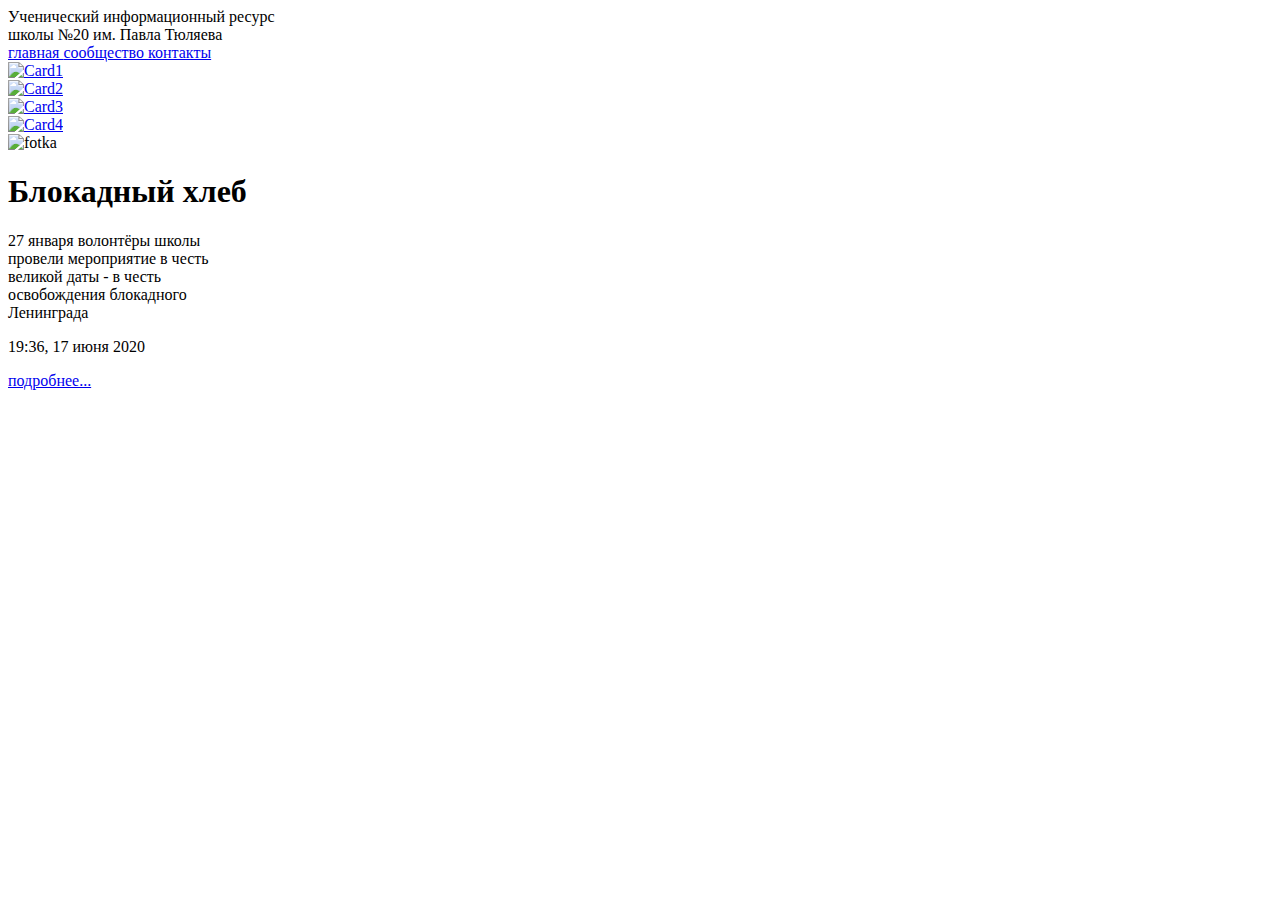
==== index.html @ b78584ca "Create index.html" ====
<!DOCTYPE html>
<html lang="en">
<head>
    <link rel="icon" href="img/20Sch.ico" type="image/x-icon">
    <link rel="stylesheet" href="style.css">
    <meta charset="UTF-8">
    <title>Новостная лента</title>
</head>
<body>

    
    <div class="wrapper">

        <header class="header">
            <div class="containerTOP">
                <div class="header_body">

                    <div class="header_logo">
                    Ученический информационный ресурс <br>
                        школы №20 им. Павла Тюляева
                    </div>

                    <div class="header_list">

                        <a href="#" class="header_link">
                            главная
                        </a>
                        <span> </span>
                        <a href="socialNetwork.html" class="header_link">
                            сообщество
                        </a>
                        <span> </span>
                        <a href="contact.html" class="header_link">
                            контакты
                        </a>

                    </div>



                </div>
            </div>
        </header>

     <!-----------NavCards----------->
        <div class="NavCards">
            <div class="container">
                <div class="NavCards_body">
                    <div class="NavCard1">
                        <a href="#">
                            <img src="img/1 box.svg" alt="Card1">
                        </a>    
                    </div>
                    <div class="NavCard2">
                        <a href="socialNetwork.html">
                            <img src="img/2 box.svg" alt="Card2">
                        </a>
                    </div>
                    <div class="NavCard3">
                        <a href="#">
                            <img src="img/волонтёрская организация.svg" alt="Card3">
                        </a>
                    </div>
                    <div class="NavCard4">
                        <a href="files/Продукты ЦДО_Лицей Сириус.pdf" target="_blank">
                            <img src="img/расписание звонков.svg" alt="Card4">
                        </a>
                    </div>
                </div>
            </div>
        </div>

     <!-----------NewsPage----------->

        <div class="NewsPage">
            <div class="containerNews">
                <div class="NewsPage_body">
                    <div class="NewsCard1">
                        
                        <div class="fotka1">
                        
                            <img src="img/Rectangle.svg" alt="fotka">
                        
                        </div>

                        <div class="text1">

                            <h1>
                                Блокадный хлеб
                            </h1>

                            <p class="besttext">
                                27 января волонтёры школы <br> провели мероприятие в честь <br> великой даты - в честь <br> освобождения блокадного <br> Ленинграда
                            </p>

                            <div class="bottom_tab">

                                <p>
                                    19:36, 17 июня 2020
                                </p>

                                <a href="#">
                                    подробнее...
                                </a>

                            </div>
                        </div>
                    </div>
                </div>
            </div>
        </div>
    </div>  

</body>
</html>
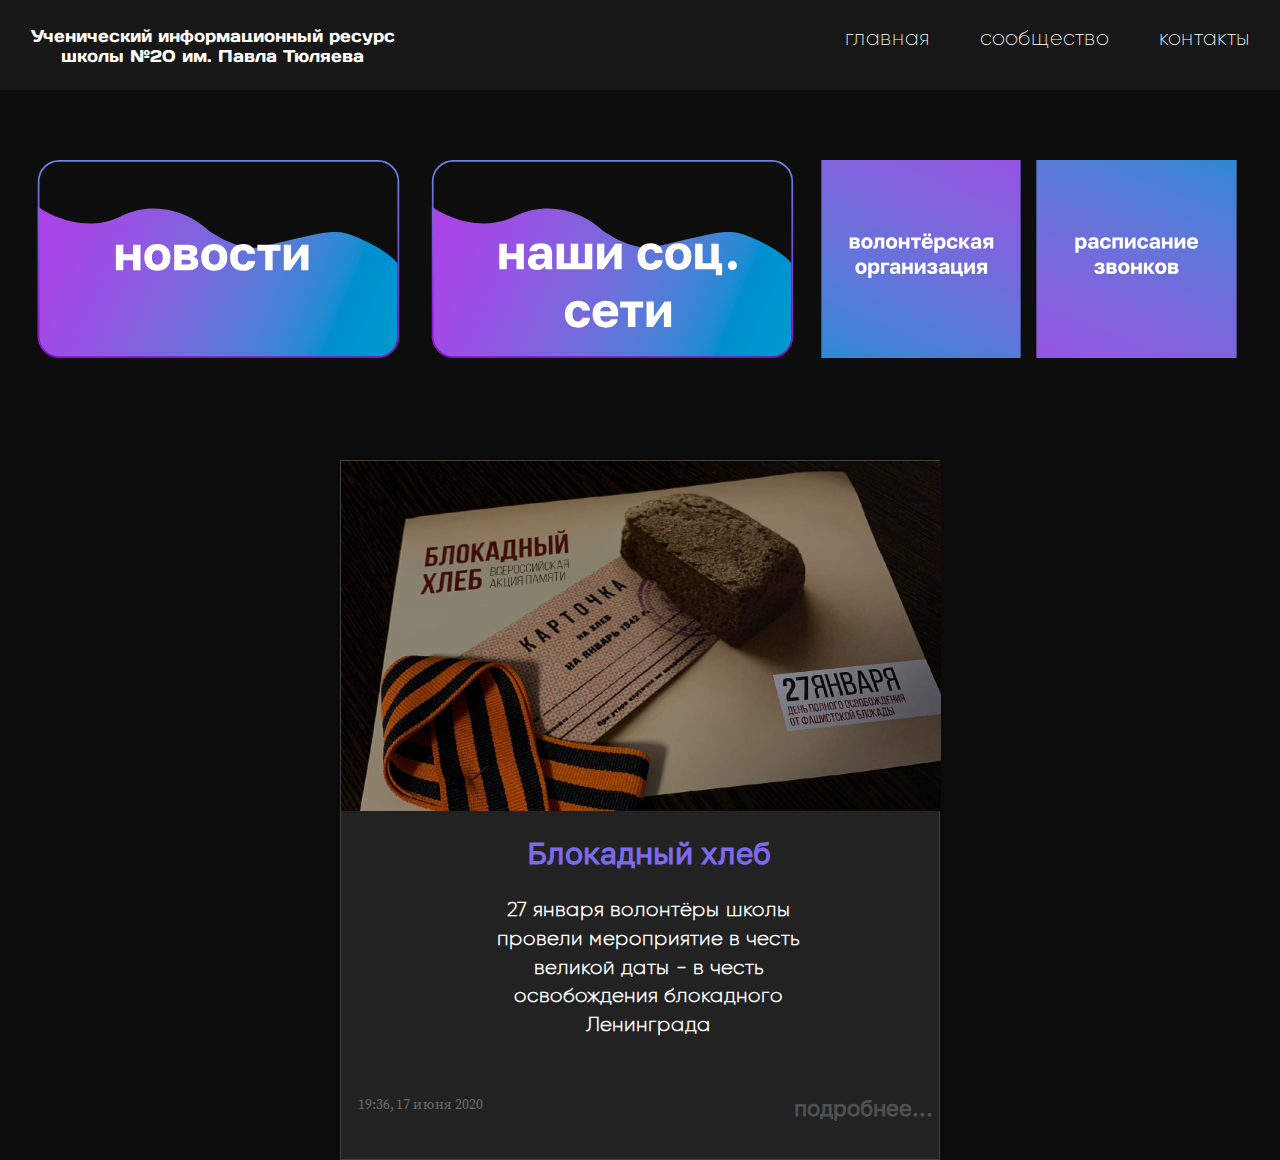
==== commit 784742a0: "Update index.html" ====
--- a/index.html
+++ b/index.html
@@ -14,11 +14,13 @@
         <header class="header">
             <div class="containerTOP">
                 <div class="header_body">
-
+                    
+                    <a href="index.html">
                     <div class="header_logo">
                     Ученический информационный ресурс <br>
                         школы №20 им. Павла Тюляева
                     </div>
+                    </a>
 
                     <div class="header_list">
 
@@ -26,7 +28,7 @@
                             главная
                         </a>
                         <span> </span>
-                        <a href="socialNetwork.html" class="header_link">
+                        <a href="socialnetwork.html" class="header_link">
                             сообщество
                         </a>
                         <span> </span>
@@ -52,7 +54,7 @@
                         </a>    
                     </div>
                     <div class="NavCard2">
-                        <a href="socialNetwork.html">
+                        <a href="socialnetwork.html">
                             <img src="img/2 box.svg" alt="Card2">
                         </a>
                     </div>
--- a/style.css
+++ b/style.css
@@ -0,0 +1,453 @@
+@font-face {
+	font-family: '8230p';
+	src: url('fonts/8230.eot');
+	src: local('☺'), url('fonts/8230.woff') format('woff'), url('fonts/8230.ttf') format('truetype'), url('fonts/8230.svg') format('svg');
+	font-weight: normal;
+	font-style: normal;
+}
+@font-face {
+    font-family: 'Gilroy';
+    src: local('Gilroy Ultra Light'), local('Gilroy-Ultra-Light'),
+        url('fonts/Gilroy-UltraLight.woff2') format('woff2'),
+        url('fonts/Gilroy-UltraLight.woff') format('woff'),
+        url('fonts/Gilroy-UltraLight.ttf') format('truetype');
+    font-weight: 200;
+    font-style: normal;
+  }
+  @font-face {
+	font-family: 'Golos';
+	src: url('fonts/18549.eot');
+	src: local('☺'), url('fonts/18549.woff') format('woff'), url('fonts/18549.ttf') format('truetype'), url('fonts/18549.svg') format('svg');
+	font-weight: normal;
+	font-style: normal;
+}
+@import url('https://fonts.googleapis.com/css2?family=Source+Serif+Pro&display=swap');
+@font-face {
+    font-family: 'Source Serif Pro';
+    src: local('Source Serif Pro Regular'), local('Source-Serif-Pro-Regular'),
+        url('fonts/SourceSerifPro-Regular.woff2') format('woff2'),
+        url('fonts/SourceSerifPro-Regular.woff') format('woff'),
+        url('fonts/SourceSerifPro-Regular.ttf') format('truetype');
+    font-weight: 400;
+    font-style: normal;
+  }
+  @font-face {
+	font-family: 'Gotham Pro';
+	src: url('GothamPro-Bold.eot');
+	src: local('Gotham Pro Bold'), local('GothamPro-Bold'),
+		url('fonts/GothamPro-Bold.eot?#iefix') format('embedded-opentype'),
+		url('fonts/GothamPro-Bold.woff') format('woff'),
+		url('fonts/GothamPro-Bold.ttf') format('truetype');
+	font-weight: bold;
+	font-style: normal;
+}
+
+
+* {
+    margin: 0;
+    padding: 0;
+    border: 0;
+    box-sizing: border-box;
+}
+
+.wrapper {
+    width: 100%;
+    min-height: 100%;
+    background :#0D0D0D;
+}
+.containerContent{
+    align-items: center;
+}
+.container{
+    max-width: 1219px;
+    margin: 0 auto;
+}
+
+.containerTOP {
+    max-width: 1219px;
+    margin: 0 auto;
+    padding: 0  ;
+}
+html,
+body {
+	height: 100%;
+	margin: auto;
+}
+
+/*  Header    */
+
+.header{
+    box-shadow: 0px 4px 28px 16px #000000 25%;  
+    position: fixed;
+    width: 100%;
+    height: 90px;
+    background: #181717 90%;
+    top: 0;
+    left: 0;
+    z-index: 50;
+}
+
+.header_body{
+    position: relative;
+    display: flex;
+    justify-content: space-between;
+}
+
+.header_logo{
+    position: relative;
+    text-align: center;
+    margin: 26px 0 16px 0;
+    font-family: "8230p";
+    font-style: normal;
+    font-weight: normal;
+    font-weight: 400;
+    font-size: 17px;
+    line-height: 20px;
+    color: #FFFFFF;
+}
+.header_list{
+    display: flex;
+    position: relative;
+    padding: 28px 0 0 0 ;
+}
+.header_link{
+    font-family: "Gilroy";
+    color: white;
+    text-decoration: none;
+    font-size: 21px;
+    line-height: 24px;
+    width: 300;
+}
+span{
+    margin-left: 50px; 
+}
+
+/* NavCards */
+
+
+.NavCard1{
+    margin: 0 20px 0 0;
+}
+
+.NavCard3, .NavCard4{
+    margin: 0 0 0 15px;
+}
+
+.containerNews{
+    align-items: center;
+}
+
+
+.NavCards{
+    margin-top: 90px;
+    min-height: 370px;
+}
+
+.NavCard1{
+    margin: 0 40px 0 0;
+}
+
+.NavCard3, .NavCard4{
+    margin: 0 0 0 30px;
+}
+
+
+.NavCards_body{
+    display: flex;
+    justify-content: space-around;
+    padding:70px 0 0 0;
+}
+
+/*  NewsPage    */
+
+.containerNews{
+    
+}
+
+.NewsPage{
+    min-height: 600px;
+    display: flex;
+    flex-direction: column;
+    align-items: center;
+}
+.NewsPage_body{
+
+}
+.MainNews{
+
+}
+.NewsCard1{
+    display: flex;
+    min-height: 350px;
+    max-width: 1200px;
+    max-height: 350px;
+    background:#222222;
+    border: 1px solid rgba(255, 255, 255, 0.14);
+    box-shadow: 0px 0px 18px rgba(0, 0, 0, 0.25);
+}
+.fotka1 img{
+
+    
+}
+
+.text1{
+    padding: 24px 0 0 34px;
+    flex-direction: column;
+}
+.text1 h1{
+    font-family: 'Golos';
+    font-style: normal;
+    font-weight: bold;
+    font-size: 30px;
+    line-height: 36px;
+    color: #7C6AEA; 
+}
+
+.besttext{
+    margin-top: 25px;
+    font-family: 'Gilroy';
+    font-style: normal;
+    font-weight: bold;
+    font-size: 20px;
+    line-height: 144.4%;
+    color: #FFFFFF;
+}
+
+.bottom_tab{
+    display: flex;
+    margin: 82px 0 0 0px;
+}
+.bottom_tab p{
+    margin: 0 0 0 0;
+    font-family: 'Source Serif Pro';
+    font-style: normal;
+    font-weight: normal;
+    font-size: 14px;
+    line-height: 18px;
+    color: #6D6D6D;
+}
+
+.bottom_tab a{
+    margin: 0 0 0 297px;
+    text-decoration: none;
+    font-family: 'Golos';
+    font-style: normal;
+    font-weight: bold;
+    font-size: 22px;
+    line-height: 26px;
+    color: rgba(126, 126, 126, 0.5);
+}
+
+/*  Content     */
+.content{
+    margin-top: 90px;
+    max-height: 1219px;
+}
+.top{
+    display: flex;
+    justify-content: center;
+}
+.medium p{
+    font-family: 'Gilroy';
+    font-style: normal;
+    font-weight: bold;
+    font-size: 24px;
+    line-height: 29px;
+    color: #FFFFFF;
+
+}
+
+.content_body{
+    display: flex;
+    flex-direction:column;
+    align-items:center;
+}
+.top h1{
+    margin: 32px 0 30px 0;
+    background-image: linear-gradient(64deg,  #9370DB 10%, #4158D0 60%, #4682B4 90%);
+    -webkit-background-clip: text;
+    -webkit-text-fill-color: transparent;
+    transition: all .4s;
+    font-family: 'Golos';
+    font-style: normal;
+    font-weight: 1200;
+    font-size: 56px;
+    line-height: 67px;
+}
+.medium h2{
+    font-family: 'Gilroy';
+    font-style: normal;
+    font-weight: bold;
+    font-size: 38px;
+    line-height: 51px;
+    color: #FFFFFF;
+
+}
+.moreinf{
+    display: flex;
+    align-items: center;
+}
+.moreinf a{
+    margin: 0px 0 0 23px;
+    font-family: 'Gilroy';
+    font-style: normal;
+    font-weight: bold;
+    font-size: 20px;
+    line-height: 24px;
+    text-decoration: none;
+    background-image: linear-gradient(64deg,  #9370DB 10%, #4158D0 60%, #4682B4 90%);
+    -webkit-background-clip: text;
+    -webkit-text-fill-color: transparent;
+}
+
+.firstperson{
+    margin: 0 0 35px 0;
+}
+
+
+/*  Footer      */
+
+.footer{
+    position: fixed;
+    left: 0; bottom: 0;
+    padding: 0px;
+    background: #222222;
+    color: #fff;
+    width: 100%;
+    height: 80px;
+}
+
+.footer_body{
+    align-items: center;
+}
+
+.footer_text{
+    margin: 30px 0 0 0 ;
+    display: flex;
+    justify-content: space-evenly;
+}
+
+.bottom_list a{
+    margin: 0px 55px 0 0;
+    text-decoration: none;
+    font-family: 'Gilroy';
+    font-style: normal;
+    font-weight: bold;
+    font-size: 15px;
+    line-height: 21px;
+    text-align: center;
+    color: #A9A9A9;
+}
+.copyright{
+    font-family: 'Gilroy';
+    font-style: normal;
+    font-weight: bold;
+    font-size: 17px;
+    line-height: 21px;
+    text-align: center;
+    color: #A9A9A9;
+}
+
+/*  SocialNetwork   */
+
+.SocialNetwork{
+    margin-top: 90px;
+    max-height: 1319px;
+    min-height: 750px;
+}
+.Socmedium{
+    display: flex;
+    margin: 0 auto;
+    justify-content:space-around;
+}
+
+.besttextSoc{
+    margin-top: 18px;
+    font-family: 'Gotham Pro';
+    font-style: normal;
+    font-weight: bold;
+    font-size: 20px;
+    line-height: 19px;
+    color: #FFFFFF;
+}
+
+.Inst{
+    display: flex;
+    flex-direction: column;
+    align-items: center;
+}
+.Vk{
+    display: flex;
+    flex-direction: column;
+    align-items: center;
+}
+
+/*  Zvonki  
+.zvonki{
+    margin-top: 90px;
+}*/
+
+
+@media (max-width:1680px){
+    .bottom_tab a {
+        margin: 0 0 0 44px;
+    }
+    .bottom_tab {
+        display: flex;
+        margin: 55px 0 0 0px;
+    }
+    .text1 {
+        padding: 24px 0 0 17px;
+        flex-direction: column;
+    }
+}
+@media (max-width: 1428px){
+    .fotka1 img{
+        min-width: 0%;
+        min-height: 0%;
+        
+    }
+    .NavCards_body img{
+        width: 95%;
+        height: 95%;
+    }
+    .NavCard3, .NavCard4 {
+        margin: 0;
+    }
+    .NavCard1{
+        margin: 0;
+    }
+    .NewsCard1{
+        display: block;
+        min-height: 700px;
+        max-width: 600px;
+        max-height: 700px;
+    }
+    .fotka1{
+        max-width: 599px;
+        max-height: 350px;
+    }
+    .text1{
+        text-align: center;
+    }
+    
+    .bottom_tab a {
+        margin: 0px 0 0 311px;
+    }
+}
+@media (max-width:768px) {
+    .containerNews {
+        margin: 0 189px 0 186px;
+    }
+    .Inst img{
+        width: 80%;
+        height: 80%;
+    }
+    .Vk img{
+        width: 80%;
+        height: 80%;
+    }
+    .besttextSoc{
+        margin-top: 8px;
+    }
+}
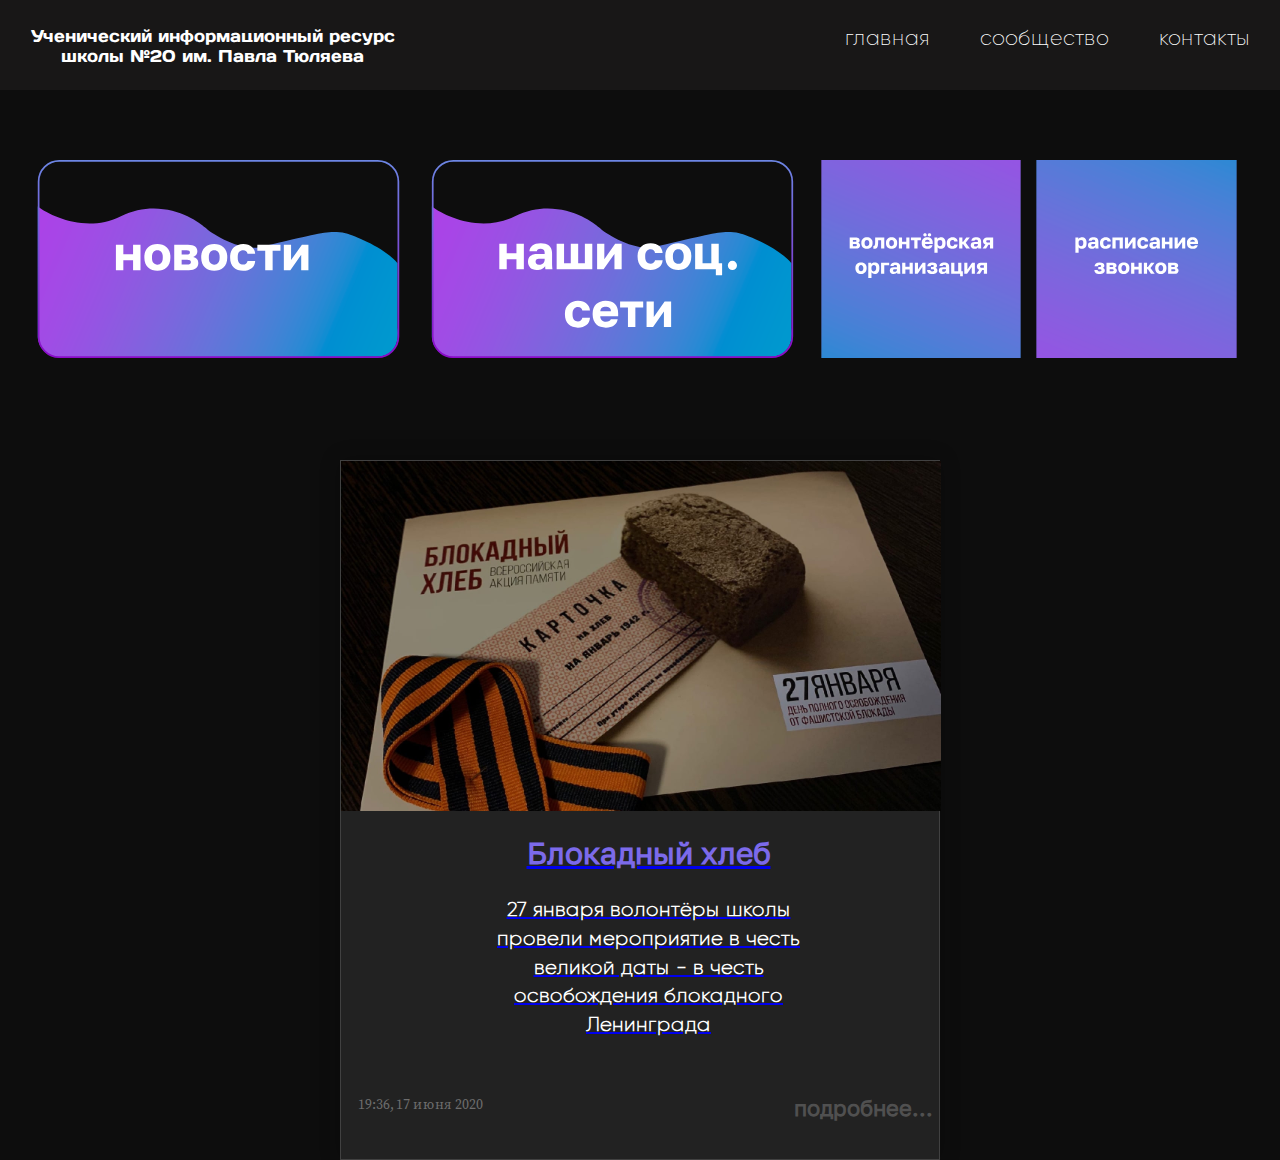
==== commit 5048f02e: "Add files via upload" ====
--- a/index.html
+++ b/index.html
@@ -1,117 +1,120 @@
-<!DOCTYPE html>
-<html lang="en">
-<head>
-    <link rel="icon" href="img/20Sch.ico" type="image/x-icon">
-    <link rel="stylesheet" href="style.css">
-    <meta charset="UTF-8">
-    <title>Новостная лента</title>
-</head>
-<body>
-
-    
-    <div class="wrapper">
-
-        <header class="header">
-            <div class="containerTOP">
-                <div class="header_body">
-                    
-                    <a href="index.html">
-                    <div class="header_logo">
-                    Ученический информационный ресурс <br>
-                        школы №20 им. Павла Тюляева
-                    </div>
-                    </a>
-
-                    <div class="header_list">
-
-                        <a href="#" class="header_link">
-                            главная
-                        </a>
-                        <span> </span>
-                        <a href="socialnetwork.html" class="header_link">
-                            сообщество
-                        </a>
-                        <span> </span>
-                        <a href="contact.html" class="header_link">
-                            контакты
-                        </a>
-
-                    </div>
-
-
-
-                </div>
-            </div>
-        </header>
-
-     <!-----------NavCards----------->
-        <div class="NavCards">
-            <div class="container">
-                <div class="NavCards_body">
-                    <div class="NavCard1">
-                        <a href="#">
-                            <img src="img/1 box.svg" alt="Card1">
-                        </a>    
-                    </div>
-                    <div class="NavCard2">
-                        <a href="socialnetwork.html">
-                            <img src="img/2 box.svg" alt="Card2">
-                        </a>
-                    </div>
-                    <div class="NavCard3">
-                        <a href="#">
-                            <img src="img/волонтёрская организация.svg" alt="Card3">
-                        </a>
-                    </div>
-                    <div class="NavCard4">
-                        <a href="files/Продукты ЦДО_Лицей Сириус.pdf" target="_blank">
-                            <img src="img/расписание звонков.svg" alt="Card4">
-                        </a>
-                    </div>
-                </div>
-            </div>
-        </div>
-
-     <!-----------NewsPage----------->
-
-        <div class="NewsPage">
-            <div class="containerNews">
-                <div class="NewsPage_body">
-                    <div class="NewsCard1">
-                        
-                        <div class="fotka1">
-                        
-                            <img src="img/Rectangle.svg" alt="fotka">
-                        
-                        </div>
-
-                        <div class="text1">
-
-                            <h1>
-                                Блокадный хлеб
-                            </h1>
-
-                            <p class="besttext">
-                                27 января волонтёры школы <br> провели мероприятие в честь <br> великой даты - в честь <br> освобождения блокадного <br> Ленинграда
-                            </p>
-
-                            <div class="bottom_tab">
-
-                                <p>
-                                    19:36, 17 июня 2020
-                                </p>
-
-                                <a href="#">
-                                    подробнее...
-                                </a>
-
-                            </div>
-                        </div>
-                    </div>
-                </div>
-            </div>
-        </div>
-    </div>  
-
-</body>
-</html>
+<!DOCTYPE html>
+<html lang="en">
+<head>
+    <link rel="icon" href="img/20Sch.ico" type="image/x-icon">
+    <link rel="stylesheet" href="style.css">
+    <meta charset="UTF-8">
+    <title>Главная</title>
+</head>
+<body>
+
+    
+    <div class="wrapper">
+
+        <header class="header">
+            <div class="containerTOP">
+                <div class="header_body">
+
+                    <a href="index.html">
+                        <div class="header_logo">
+                        Ученический информационный ресурс <br>
+                            школы №20 им. Павла Тюляева
+                        </div>
+                        </a>
+
+                    <div class="header_list">
+
+                        <a href="index.html" class="header_link">
+                            главная
+                        </a>
+                        <span> </span>
+                        <a href="socialnetwork.html" class="header_link">
+                            сообщество
+                        </a>
+                        <span> </span>
+                        <a href="contact.html" class="header_link">
+                            контакты
+                        </a>
+
+                    </div>
+
+
+
+                </div>
+            </div>
+        </header>
+
+     <!-----------NavCards----------->
+        <div class="NavCards">
+            <div class="container">
+                <div class="NavCards_body">
+                    <div class="NavCard1">
+                        <a href="news.html">
+                            <img src="img/1 box.svg" alt="Card1">
+                        </a>    
+                    </div>
+                    <div class="NavCard2">
+                        <a href="#">
+                            <img src="img/2 box.svg" alt="Card2">
+                        </a>
+                    </div>
+                    <div class="NavCard3">
+                        <a href="#">
+                            <img src="img/волонтёрская организация.svg" alt="Card3">
+                        </a>
+                    </div>
+                    <div class="NavCard4">
+                        <a href="#">
+                            <img src="img/расписание звонков.svg" alt="Card4">
+                        </a>
+                    </div>
+                </div>
+            </div>
+        </div>
+
+     <!-----------NewsPage----------->
+
+        <div class="NewsPage">
+            <div class="containerNews">
+                <div class="NewsPage_body">
+                    <div class="NewsCard1">
+                        
+                        <div class="fotka1">
+                            <a href="#">
+                            <img src="img/Rectangle.svg" alt="fotka">
+                            </a>
+                        </div>
+
+                        <div class="text1">
+                            <a href="#">
+                            <h1>
+                                Блокадный хлеб
+                            </h1>
+                            </a>
+
+                            <a href="#">
+                            <p class="besttext">
+                                27 января волонтёры школы <br> провели мероприятие в честь <br> великой даты - в честь <br> освобождения блокадного <br> Ленинграда
+                            </p>
+                            </a>
+
+                            <div class="bottom_tab">
+
+                                <p>
+                                    19:36, 17 июня 2020
+                                </p>
+
+                                <a href="#">
+                                    подробнее...
+                                </a>
+
+                            </div>
+                        </div>
+                    </div>
+                </div>
+            </div>
+        </div>
+    </div>  
+
+</body>
+</html>--- a/style.css
+++ b/style.css
@@ -113,7 +113,6 @@
 .header_link{
     font-family: "Gilroy";
     color: white;
-    text-decoration: none;
     font-size: 21px;
     line-height: 24px;
     width: 300;
@@ -121,6 +120,11 @@
 span{
     margin-left: 50px; 
 }
+
+.header a{
+    text-decoration: none;
+}
+
 
 /* NavCards */
 
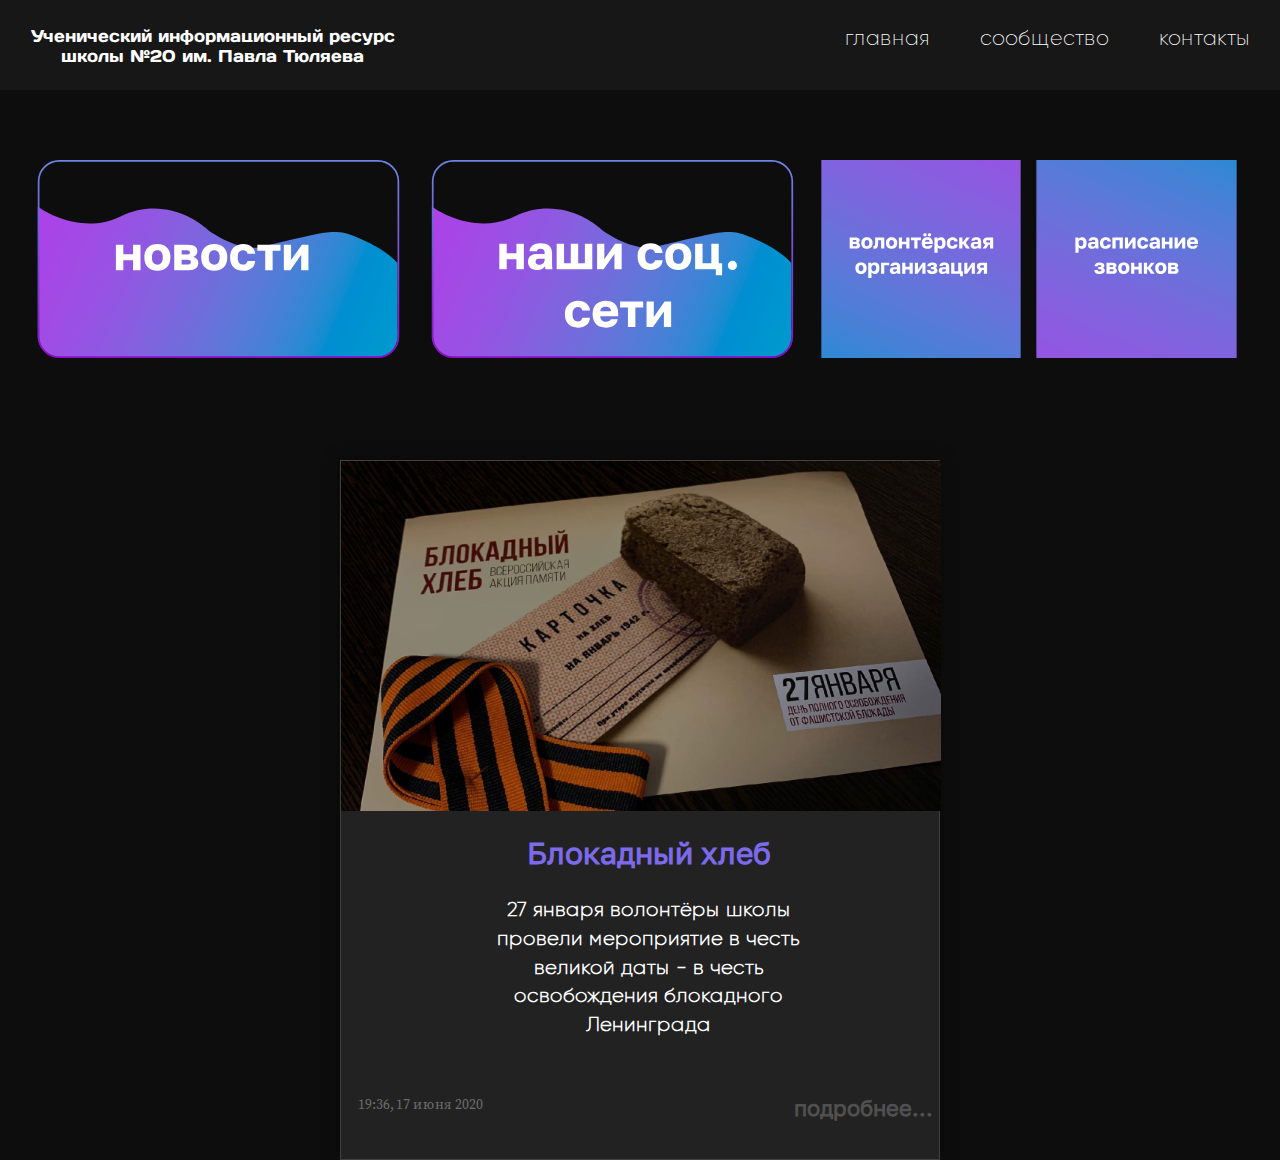
==== commit 92c082ec: "Update index.html" ====
--- a/index.html
+++ b/index.html
@@ -54,7 +54,7 @@
                         </a>    
                     </div>
                     <div class="NavCard2">
-                        <a href="#">
+                        <a href="socialnetwork.html">
                             <img src="img/2 box.svg" alt="Card2">
                         </a>
                     </div>
@@ -117,4 +117,4 @@
     </div>  
 
 </body>
-</html>+</html>
--- a/style.css
+++ b/style.css
@@ -1,457 +1,515 @@
-@font-face {
-	font-family: '8230p';
-	src: url('fonts/8230.eot');
-	src: local('☺'), url('fonts/8230.woff') format('woff'), url('fonts/8230.ttf') format('truetype'), url('fonts/8230.svg') format('svg');
-	font-weight: normal;
-	font-style: normal;
-}
-@font-face {
-    font-family: 'Gilroy';
-    src: local('Gilroy Ultra Light'), local('Gilroy-Ultra-Light'),
-        url('fonts/Gilroy-UltraLight.woff2') format('woff2'),
-        url('fonts/Gilroy-UltraLight.woff') format('woff'),
-        url('fonts/Gilroy-UltraLight.ttf') format('truetype');
-    font-weight: 200;
-    font-style: normal;
-  }
-  @font-face {
-	font-family: 'Golos';
-	src: url('fonts/18549.eot');
-	src: local('☺'), url('fonts/18549.woff') format('woff'), url('fonts/18549.ttf') format('truetype'), url('fonts/18549.svg') format('svg');
-	font-weight: normal;
-	font-style: normal;
-}
-@import url('https://fonts.googleapis.com/css2?family=Source+Serif+Pro&display=swap');
-@font-face {
-    font-family: 'Source Serif Pro';
-    src: local('Source Serif Pro Regular'), local('Source-Serif-Pro-Regular'),
-        url('fonts/SourceSerifPro-Regular.woff2') format('woff2'),
-        url('fonts/SourceSerifPro-Regular.woff') format('woff'),
-        url('fonts/SourceSerifPro-Regular.ttf') format('truetype');
-    font-weight: 400;
-    font-style: normal;
-  }
-  @font-face {
-	font-family: 'Gotham Pro';
-	src: url('GothamPro-Bold.eot');
-	src: local('Gotham Pro Bold'), local('GothamPro-Bold'),
-		url('fonts/GothamPro-Bold.eot?#iefix') format('embedded-opentype'),
-		url('fonts/GothamPro-Bold.woff') format('woff'),
-		url('fonts/GothamPro-Bold.ttf') format('truetype');
-	font-weight: bold;
-	font-style: normal;
-}
-
-
-* {
-    margin: 0;
-    padding: 0;
-    border: 0;
-    box-sizing: border-box;
-}
-
-.wrapper {
-    width: 100%;
-    min-height: 100%;
-    background :#0D0D0D;
-}
-.containerContent{
-    align-items: center;
-}
-.container{
-    max-width: 1219px;
-    margin: 0 auto;
-}
-
-.containerTOP {
-    max-width: 1219px;
-    margin: 0 auto;
-    padding: 0  ;
-}
-html,
-body {
-	height: 100%;
-	margin: auto;
-}
-
-/*  Header    */
-
-.header{
-    box-shadow: 0px 4px 28px 16px #000000 25%;  
-    position: fixed;
-    width: 100%;
-    height: 90px;
-    background: #181717 90%;
-    top: 0;
-    left: 0;
-    z-index: 50;
-}
-
-.header_body{
-    position: relative;
-    display: flex;
-    justify-content: space-between;
-}
-
-.header_logo{
-    position: relative;
-    text-align: center;
-    margin: 26px 0 16px 0;
-    font-family: "8230p";
-    font-style: normal;
-    font-weight: normal;
-    font-weight: 400;
-    font-size: 17px;
-    line-height: 20px;
-    color: #FFFFFF;
-}
-.header_list{
-    display: flex;
-    position: relative;
-    padding: 28px 0 0 0 ;
-}
-.header_link{
-    font-family: "Gilroy";
-    color: white;
-    font-size: 21px;
-    line-height: 24px;
-    width: 300;
-}
-span{
-    margin-left: 50px; 
-}
-
-.header a{
-    text-decoration: none;
-}
-
-
-/* NavCards */
-
-
-.NavCard1{
-    margin: 0 20px 0 0;
-}
-
-.NavCard3, .NavCard4{
-    margin: 0 0 0 15px;
-}
-
-.containerNews{
-    align-items: center;
-}
-
-
-.NavCards{
-    margin-top: 90px;
-    min-height: 370px;
-}
-
-.NavCard1{
-    margin: 0 40px 0 0;
-}
-
-.NavCard3, .NavCard4{
-    margin: 0 0 0 30px;
-}
-
-
-.NavCards_body{
-    display: flex;
-    justify-content: space-around;
-    padding:70px 0 0 0;
-}
-
-/*  NewsPage    */
-
-.containerNews{
-    
-}
-
-.NewsPage{
-    min-height: 600px;
-    display: flex;
-    flex-direction: column;
-    align-items: center;
-}
-.NewsPage_body{
-
-}
-.MainNews{
-
-}
-.NewsCard1{
-    display: flex;
-    min-height: 350px;
-    max-width: 1200px;
-    max-height: 350px;
-    background:#222222;
-    border: 1px solid rgba(255, 255, 255, 0.14);
-    box-shadow: 0px 0px 18px rgba(0, 0, 0, 0.25);
-}
-.fotka1 img{
-
-    
-}
-
-.text1{
-    padding: 24px 0 0 34px;
-    flex-direction: column;
-}
-.text1 h1{
-    font-family: 'Golos';
-    font-style: normal;
-    font-weight: bold;
-    font-size: 30px;
-    line-height: 36px;
-    color: #7C6AEA; 
-}
-
-.besttext{
-    margin-top: 25px;
-    font-family: 'Gilroy';
-    font-style: normal;
-    font-weight: bold;
-    font-size: 20px;
-    line-height: 144.4%;
-    color: #FFFFFF;
-}
-
-.bottom_tab{
-    display: flex;
-    margin: 82px 0 0 0px;
-}
-.bottom_tab p{
-    margin: 0 0 0 0;
-    font-family: 'Source Serif Pro';
-    font-style: normal;
-    font-weight: normal;
-    font-size: 14px;
-    line-height: 18px;
-    color: #6D6D6D;
-}
-
-.bottom_tab a{
-    margin: 0 0 0 297px;
-    text-decoration: none;
-    font-family: 'Golos';
-    font-style: normal;
-    font-weight: bold;
-    font-size: 22px;
-    line-height: 26px;
-    color: rgba(126, 126, 126, 0.5);
-}
-
-/*  Content     */
-.content{
-    margin-top: 90px;
-    max-height: 1219px;
-}
-.top{
-    display: flex;
-    justify-content: center;
-}
-.medium p{
-    font-family: 'Gilroy';
-    font-style: normal;
-    font-weight: bold;
-    font-size: 24px;
-    line-height: 29px;
-    color: #FFFFFF;
-
-}
-
-.content_body{
-    display: flex;
-    flex-direction:column;
-    align-items:center;
-}
-.top h1{
-    margin: 32px 0 30px 0;
-    background-image: linear-gradient(64deg,  #9370DB 10%, #4158D0 60%, #4682B4 90%);
-    -webkit-background-clip: text;
-    -webkit-text-fill-color: transparent;
-    transition: all .4s;
-    font-family: 'Golos';
-    font-style: normal;
-    font-weight: 1200;
-    font-size: 56px;
-    line-height: 67px;
-}
-.medium h2{
-    font-family: 'Gilroy';
-    font-style: normal;
-    font-weight: bold;
-    font-size: 38px;
-    line-height: 51px;
-    color: #FFFFFF;
-
-}
-.moreinf{
-    display: flex;
-    align-items: center;
-}
-.moreinf a{
-    margin: 0px 0 0 23px;
-    font-family: 'Gilroy';
-    font-style: normal;
-    font-weight: bold;
-    font-size: 20px;
-    line-height: 24px;
-    text-decoration: none;
-    background-image: linear-gradient(64deg,  #9370DB 10%, #4158D0 60%, #4682B4 90%);
-    -webkit-background-clip: text;
-    -webkit-text-fill-color: transparent;
-}
-
-.firstperson{
-    margin: 0 0 35px 0;
-}
-
-
-/*  Footer      */
-
-.footer{
-    position: fixed;
-    left: 0; bottom: 0;
-    padding: 0px;
-    background: #222222;
-    color: #fff;
-    width: 100%;
-    height: 80px;
-}
-
-.footer_body{
-    align-items: center;
-}
-
-.footer_text{
-    margin: 30px 0 0 0 ;
-    display: flex;
-    justify-content: space-evenly;
-}
-
-.bottom_list a{
-    margin: 0px 55px 0 0;
-    text-decoration: none;
-    font-family: 'Gilroy';
-    font-style: normal;
-    font-weight: bold;
-    font-size: 15px;
-    line-height: 21px;
-    text-align: center;
-    color: #A9A9A9;
-}
-.copyright{
-    font-family: 'Gilroy';
-    font-style: normal;
-    font-weight: bold;
-    font-size: 17px;
-    line-height: 21px;
-    text-align: center;
-    color: #A9A9A9;
-}
-
-/*  SocialNetwork   */
-
-.SocialNetwork{
-    margin-top: 90px;
-    max-height: 1319px;
-    min-height: 750px;
-}
-.Socmedium{
-    display: flex;
-    margin: 0 auto;
-    justify-content:space-around;
-}
-
-.besttextSoc{
-    margin-top: 18px;
-    font-family: 'Gotham Pro';
-    font-style: normal;
-    font-weight: bold;
-    font-size: 20px;
-    line-height: 19px;
-    color: #FFFFFF;
-}
-
-.Inst{
-    display: flex;
-    flex-direction: column;
-    align-items: center;
-}
-.Vk{
-    display: flex;
-    flex-direction: column;
-    align-items: center;
-}
-
-/*  Zvonki  
-.zvonki{
-    margin-top: 90px;
-}*/
-
-
-@media (max-width:1680px){
-    .bottom_tab a {
-        margin: 0 0 0 44px;
-    }
-    .bottom_tab {
-        display: flex;
-        margin: 55px 0 0 0px;
-    }
-    .text1 {
-        padding: 24px 0 0 17px;
-        flex-direction: column;
-    }
-}
-@media (max-width: 1428px){
-    .fotka1 img{
-        min-width: 0%;
-        min-height: 0%;
-        
-    }
-    .NavCards_body img{
-        width: 95%;
-        height: 95%;
-    }
-    .NavCard3, .NavCard4 {
-        margin: 0;
-    }
-    .NavCard1{
-        margin: 0;
-    }
-    .NewsCard1{
-        display: block;
-        min-height: 700px;
-        max-width: 600px;
-        max-height: 700px;
-    }
-    .fotka1{
-        max-width: 599px;
-        max-height: 350px;
-    }
-    .text1{
-        text-align: center;
-    }
-    
-    .bottom_tab a {
-        margin: 0px 0 0 311px;
-    }
-}
-@media (max-width:768px) {
-    .containerNews {
-        margin: 0 189px 0 186px;
-    }
-    .Inst img{
-        width: 80%;
-        height: 80%;
-    }
-    .Vk img{
-        width: 80%;
-        height: 80%;
-    }
-    .besttextSoc{
-        margin-top: 8px;
-    }
-}
+@font-face {
+	font-family: '8230p';
+	src: url('fonts/8230.eot');
+	src: local('☺'), url('fonts/8230.woff') format('woff'), url('fonts/8230.ttf') format('truetype'), url('fonts/8230.svg') format('svg');
+	font-weight: normal;
+	font-style: normal;
+}
+@font-face {
+    font-family: 'Gilroy';
+    src: local('Gilroy Ultra Light'), local('Gilroy-Ultra-Light'),
+        url('fonts/Gilroy-UltraLight.woff2') format('woff2'),
+        url('fonts/Gilroy-UltraLight.woff') format('woff'),
+        url('fonts/Gilroy-UltraLight.ttf') format('truetype');
+    font-weight: 200;
+    font-style: normal;
+  }
+  @font-face {
+	font-family: 'Golos';
+	src: url('fonts/18549.eot');
+	src: local('☺'), url('fonts/18549.woff') format('woff'), url('fonts/18549.ttf') format('truetype'), url('fonts/18549.svg') format('svg');
+	font-weight: normal;
+	font-style: normal;
+}
+@import url('https://fonts.googleapis.com/css2?family=Source+Serif+Pro&display=swap');
+@font-face {
+    font-family: 'Source Serif Pro';
+    src: local('Source Serif Pro Regular'), local('Source-Serif-Pro-Regular'),
+        url('fonts/SourceSerifPro-Regular.woff2') format('woff2'),
+        url('fonts/SourceSerifPro-Regular.woff') format('woff'),
+        url('fonts/SourceSerifPro-Regular.ttf') format('truetype');
+    font-weight: 400;
+    font-style: normal;
+  }
+  @font-face {
+	font-family: 'Gotham Pro';
+	src: url('GothamPro-Bold.eot');
+	src: local('Gotham Pro Bold'), local('GothamPro-Bold'),
+		url('fonts/GothamPro-Bold.eot?#iefix') format('embedded-opentype'),
+		url('fonts/GothamPro-Bold.woff') format('woff'),
+		url('fonts/GothamPro-Bold.ttf') format('truetype');
+	font-weight: bold;
+	font-style: normal;
+}
+@font-face {
+	font-family: 'Gotham Pro Light';
+	src: url('GothamPro-Light.eot');
+	src: local('Gotham Pro Light'), local('GothamPro-Light'),
+		url('fonts/GothamPro-Light.eot?#iefix') format('embedded-opentype'),
+		url('fonts/GothamPro-Light.woff') format('woff'),
+		url('fonts/GothamPro-Light.ttf') format('truetype');
+	font-weight: 300;
+	font-style: normal;
+}
+
+
+* {
+    margin: 0;
+    padding: 0;
+    border: 0;
+    box-sizing: border-box;
+}
+
+a{
+text-decoration:none;
+}
+
+.wrapper {
+    width: 100%;
+    min-height: 100%;
+    background :#0D0D0D;
+}
+.containerContent{
+    align-items: center;
+}
+.container{
+    max-width: 1219px;
+    margin: 0 auto;
+}
+
+.containerTOP {
+    max-width: 1219px;
+    margin: 0 auto;
+    padding: 0  ;
+}
+html,
+body {
+	height: 100%;
+	margin: auto;
+}
+
+/*  Header    */
+
+.header{
+    box-shadow: 0px 4px 28px 16px #000000 25%;  
+    position: fixed;
+    width: 100%;
+    height: 90px;
+    background: #181717 90%;
+    top: 0;
+    left: 0;
+    z-index: 50;
+}
+
+.header_body{
+    position: relative;
+    display: flex;
+    justify-content: space-between;
+}
+
+.header_logo{
+    position: relative;
+    text-align: center;
+    margin: 26px 0 16px 0;
+    font-family: "8230p";
+    font-style: normal;
+    font-weight: normal;
+    font-weight: 400;
+    font-size: 17px;
+    line-height: 20px;
+    color: #FFFFFF;
+}
+.header_list{
+    display: flex;
+    position: relative;
+    padding: 28px 0 0 0 ;
+}
+.header_link{
+    font-family: "Gilroy";
+    color: white;
+    text-decoration: none;
+    font-size: 21px;
+    line-height: 24px;
+    width: 300;
+}
+span{
+    margin-left: 50px; 
+}
+
+.header a{
+    text-decoration: none;
+}
+
+/* NavCards */
+
+
+.NavCard1{
+    margin: 0 20px 0 0;
+}
+
+.NavCard3, .NavCard4{
+    margin: 0 0 0 15px;
+}
+
+.containerNews{
+    align-items: center;
+}
+
+
+.NavCards{
+    margin-top: 90px;
+    min-height: 370px;
+}
+
+.NavCard1{
+    margin: 0 40px 0 0;
+}
+
+.NavCard3, .NavCard4{
+    margin: 0 0 0 30px;
+}
+
+
+.NavCards_body{
+    display: flex;
+    justify-content: space-around;
+    padding:70px 0 0 0;
+}
+
+/*  NewsPage    */
+
+.containerNews{
+    
+}
+
+.NewsPage{
+    min-height: 600px;
+    display: flex;
+    flex-direction: column;
+    align-items: center;
+}
+.NewsPage_body{
+
+}
+.MainNews{
+
+}
+.NewsCard1{
+    display: flex;
+    min-height: 350px;
+    max-width: 1200px;
+    max-height: 350px;
+    background:#222222;
+    border: 1px solid rgba(255, 255, 255, 0.14);
+    box-shadow: 0px 0px 18px rgba(0, 0, 0, 0.25);
+}
+.fotka1 img{
+
+    
+}
+.text1 a, .besttext a{
+    text-decoration: none;
+}
+.text1{
+    padding: 24px 0 0 34px;
+    flex-direction: column;
+}
+.text1 h1{
+    font-family: 'Golos';
+    font-style: normal;
+    font-weight: bold;
+    font-size: 30px;
+    line-height: 36px;
+    color: #7C6AEA; 
+}
+
+.besttext{
+    margin-top: 25px;
+    font-family: 'Gilroy';
+    font-style: normal;
+    font-weight: bold;
+    font-size: 20px;
+    line-height: 144.4%;
+    color: #FFFFFF;
+}
+
+.bottom_tab{
+    display: flex;
+    margin: 82px 0 0 0px;
+}
+.bottom_tab p{
+    margin: 0 0 0 0;
+    font-family: 'Source Serif Pro';
+    font-style: normal;
+    font-weight: normal;
+    font-size: 14px;
+    line-height: 18px;
+    color: #6D6D6D;
+}
+
+.bottom_tab a{
+    margin: 0 0 0 297px;
+    text-decoration: none;
+    font-family: 'Golos';
+    font-style: normal;
+    font-weight: bold;
+    font-size: 22px;
+    line-height: 26px;
+    color: rgba(126, 126, 126, 0.5);
+}
+
+/*  Content     */
+.content{
+    margin-top: 90px;
+    max-height: 1000px;
+}
+.top{
+    display: flex;
+    justify-content: center;
+}
+.medium p{
+    font-family: 'Gilroy';
+    font-style: normal;
+    font-weight: bold;
+    font-size: 24px;
+    line-height: 29px;
+    color: #FFFFFF;
+
+}
+
+.content_body{
+    display: flex;
+    flex-direction:column;
+    align-items:center;
+}
+.top h1{
+    margin: 32px 0 30px 0;
+    background-image: linear-gradient(64deg,  #9370DB 10%, #4158D0 60%, #4682B4 90%);
+    -webkit-background-clip: text;
+    -webkit-text-fill-color: transparent;
+    transition: all .4s;
+    font-family: 'Golos';
+    font-style: normal;
+    font-weight: 1200;
+    font-size: 56px;
+    line-height: 67px;
+}
+.medium h2{
+    font-family: 'Gilroy';
+    font-style: normal;
+    font-weight: bold;
+    font-size: 38px;
+    line-height: 51px;
+    color: #FFFFFF;
+
+}
+.moreinf{
+    display: flex;
+    align-items: center;
+}
+.moreinf a{
+    margin: 0px 0 0 23px;
+    font-family: 'Gilroy';
+    font-style: normal;
+    font-weight: bold;
+    font-size: 20px;
+    line-height: 24px;
+    text-decoration: none;
+    background-image: linear-gradient(64deg,  #9370DB 10%, #4158D0 60%, #4682B4 90%);
+    -webkit-background-clip: text;
+    -webkit-text-fill-color: transparent;
+}
+
+.firstperson{
+    margin: 0 0 35px 0;
+}
+
+
+/*  Footer      */
+
+.footer{
+    position: fixed;
+    left: 0; bottom: 0;
+    padding: 0px;
+    background: #222222;
+    color: #fff;
+    width: 100%;
+    height: 80px;
+}
+
+.footer_body{
+    align-items: center;
+}
+
+.footer_text{
+    margin: 30px 0 0 0 ;
+    display: flex;
+    justify-content: space-evenly;
+}
+
+.bottom_list a{
+    margin: 0px 55px 0 0;
+    text-decoration: none;
+    font-family: 'Gilroy';
+    font-style: normal;
+    font-weight: bold;
+    font-size: 15px;
+    line-height: 21px;
+    text-align: center;
+    color: #A9A9A9;
+}
+.copyright{
+    font-family: 'Gilroy';
+    font-style: normal;
+    font-weight: bold;
+    font-size: 17px;
+    line-height: 21px;
+    text-align: center;
+    color: #A9A9A9;
+}
+
+/*  SocialNetwork   */
+
+.SocialNetwork{
+    margin-top: 90px;
+    max-height: 1319px;
+    min-height: 750px;
+}
+.Socmedium{
+    display: flex;
+    margin: 0 auto;
+    justify-content:space-around;
+}
+
+.besttextSoc{
+    margin-top: 18px;
+    margin-bottom: 36px;
+    font-family: 'Gotham Pro';
+    font-style: normal;
+    font-weight: bold;
+    font-size: 20px;
+    line-height: 19px;
+    color: #FFFFFF;
+}
+
+.Inst{
+    display: flex;
+    flex-direction: column;
+    align-items: center;
+}
+.Vk{
+    display: flex;
+    flex-direction: column;
+    align-items: center;
+}
+
+/*  Zvonki  
+.zvonki{
+    margin-top: 90px;
+}*/
+
+/*  NewsPage    */
+
+.NewsPaper{
+    padding-top: 133px;
+    min-height: 2449px;
+}
+
+.topNews{
+    font-family: 'Golos';
+    font-style: normal;
+    font-weight: bold;
+    font-size: 47px;
+    line-height: 56px;
+    color: #7C6AEA;
+}
+.mediumNews{
+    display: flex;
+}
+.bottomNews{
+    display: flex;
+}
+.fotka2{
+    margin-left: 76px;
+}
+.NewsPaper_text{
+    margin-top: 38px;
+    margin-left: 30px;
+    font-family: 'Gotham Pro Light';
+    font-style: normal;
+    font-weight: 400;
+    font-size: 17px;
+    line-height: 100%;
+    color: #FFFFFF;
+}
+
+@media (max-width:1680px){
+    .bottom_tab a {
+        margin: 0 0 0 44px;
+    }
+    .bottom_tab {
+        display: flex;
+        margin: 55px 0 0 0px;
+    }
+    .text1 {
+        padding: 24px 0 0 17px;
+        flex-direction: column;
+    }
+}
+@media (max-width: 1428px){
+    .fotka1 img{
+        min-width: 0%;
+        min-height: 0%;
+        
+    }
+    .NavCards_body img{
+        width: 95%;
+        height: 95%;
+    }
+    .NavCard3, .NavCard4 {
+        margin: 0;
+    }
+    .NavCard1{
+        margin: 0;
+    }
+    .NewsCard1{
+        display: block;
+        min-height: 700px;
+        max-width: 600px;
+        max-height: 700px;
+    }
+    .fotka1{
+        max-width: 599px;
+        max-height: 350px;
+    }
+    .text1{
+        text-align: center;
+    }
+    
+    .bottom_tab a {
+        margin: 0px 0 0 311px;
+    }
+}
+@media (max-width:768px) {
+    .Socmedium{
+        display: flex;
+        flex-direction: column;
+    }
+    .containerNews {
+        margin: 0 189px 0 186px;
+    }
+    .Inst img{
+        width: 80%;
+        height: 80%;
+    }
+    .Vk img{
+        width: 80%;
+        height: 80%;
+    }
+    .besttextSoc{
+        margin-top: 8px;
+    }
+    .Vk,.Inst{
+        margin-bottom: 30px;
+    }
+}
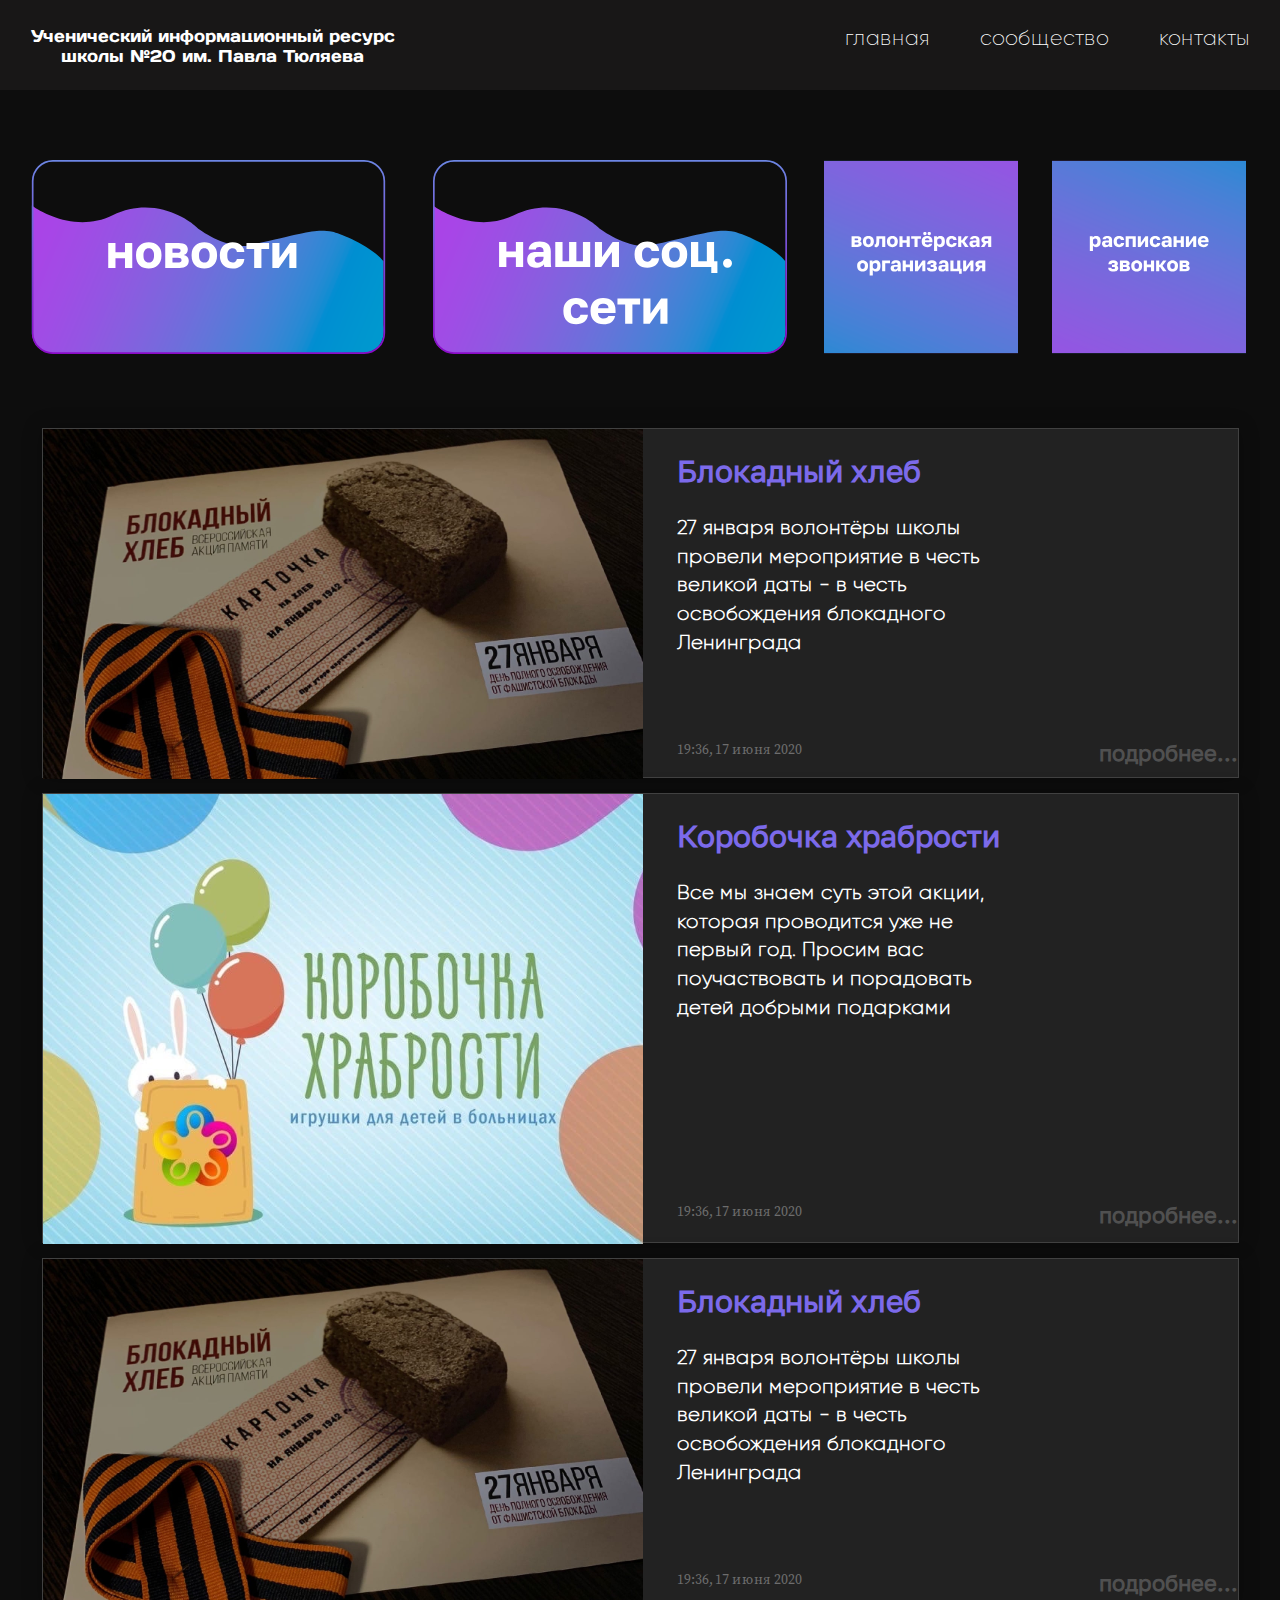
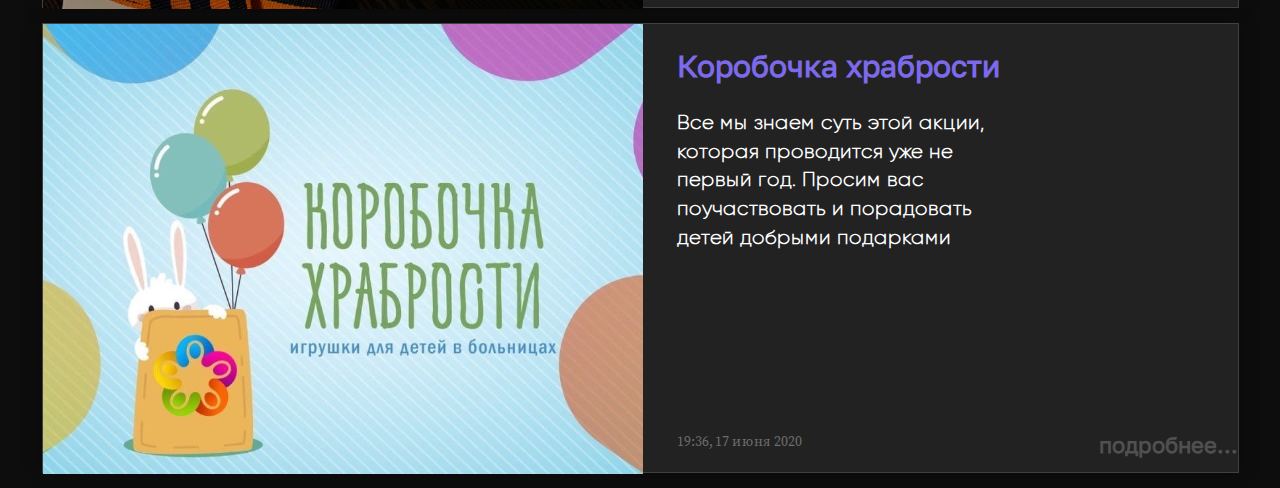
==== commit 459e69df: "Halo guys again upDatE!" ====
--- a/index.html
+++ b/index.html
@@ -8,7 +8,7 @@
 </head>
 <body>
 
-    
+
     <div class="wrapper">
 
         <header class="header">
@@ -44,14 +44,14 @@
             </div>
         </header>
 
-     <!-----------NavCards----------->
+     <!---NavCards--->
         <div class="NavCards">
             <div class="container">
                 <div class="NavCards_body">
                     <div class="NavCard1">
                         <a href="news.html">
                             <img src="img/1 box.svg" alt="Card1">
-                        </a>    
+                        </a>
                     </div>
                     <div class="NavCard2">
                         <a href="socialnetwork.html">
@@ -72,27 +72,27 @@
             </div>
         </div>
 
-     <!-----------NewsPage----------->
+     <!---NewsPage-->
 
         <div class="NewsPage">
             <div class="containerNews">
                 <div class="NewsPage_body">
                     <div class="NewsCard1">
-                        
+
                         <div class="fotka1">
-                            <a href="#">
+                            <a href="news.html">
                             <img src="img/Rectangle.svg" alt="fotka">
                             </a>
                         </div>
 
                         <div class="text1">
-                            <a href="#">
+                            <a href="news.html">
                             <h1>
                                 Блокадный хлеб
                             </h1>
                             </a>
 
-                            <a href="#">
+                            <a href="news.html">
                             <p class="besttext">
                                 27 января волонтёры школы <br> провели мероприятие в честь <br> великой даты - в честь <br> освобождения блокадного <br> Ленинграда
                             </p>
@@ -104,17 +104,120 @@
                                     19:36, 17 июня 2020
                                 </p>
 
-                                <a href="#">
+                                <a href="news.html">
                                     подробнее...
                                 </a>
 
                             </div>
                         </div>
                     </div>
+
+                  <div class= "NewsCard2">
+
+                  <div class="fotka1">
+                  <a href="#">
+                    <img src="img/fotka2.svg" alt="fotka">
+                  </a>
+                  </div>
+                  <div class="text2">
+                      <a href="#">
+                      <h1>
+                          Коробочка храбрости
+                      </h1>
+                      </a>
+
+                      <a href="#">
+                      <p class="besttext">
+                        Все мы знаем суть этой акции, <br> которая проводится уже не <br> первый год. Просим вас <br> поучаствовать и порадовать <br> детей добрыми подарками
+                      </p>
+                      </a>
+
+                      <div class="bottom_tab2">
+
+                          <p>
+                              19:36, 17 июня 2020
+                          </p>
+
+                          <a href="#">
+                              подробнее...
+                          </a>
+
+                      </div>
+                  </div>
+                  </div>
+
+                  <div class="NewsCard1">
+
+                      <div class="fotka1">
+                          <a href="news.html">
+                          <img src="img/Rectangle.svg" alt="fotka">
+                          </a>
+                      </div>
+
+                      <div class="text1">
+                          <a href="news.html">
+                          <h1>
+                              Блокадный хлеб
+                          </h1>
+                          </a>
+
+                          <a href="news.html">
+                          <p class="besttext">
+                              27 января волонтёры школы <br> провели мероприятие в честь <br> великой даты - в честь <br> освобождения блокадного <br> Ленинграда
+                          </p>
+                          </a>
+
+                          <div class="bottom_tab">
+
+                              <p>
+                                  19:36, 17 июня 2020
+                              </p>
+
+                              <a href="news.html">
+                                  подробнее...
+                              </a>
+
+                          </div>
+                      </div>
+                  </div>
+                  <div class= "NewsCard2">
+
+                  <div class="fotka1">
+                  <a href="#">
+                    <img src="img/fotka2.svg" alt="fotka">
+                  </a>
+                  </div>
+                  <div class="text2">
+                      <a href="#">
+                      <h1>
+                          Коробочка храбрости
+                      </h1>
+                      </a>
+
+                      <a href="#">
+                      <p class="besttext">
+                        Все мы знаем суть этой акции, <br> которая проводится уже не <br> первый год. Просим вас <br> поучаствовать и порадовать <br> детей добрыми подарками
+                      </p>
+                      </a>
+
+                      <div class="bottom_tab2">
+
+                          <p>
+                              19:36, 17 июня 2020
+                          </p>
+
+                          <a href="#">
+                              подробнее...
+                          </a>
+
+                      </div>
+                  </div>
+                  </div>
+
                 </div>
             </div>
         </div>
-    </div>  
+    </div>
 
 </body>
 </html>
--- a/style.css
+++ b/style.css
@@ -53,6 +53,8 @@
 }
 
 
+
+
 * {
     margin: 0;
     padding: 0;
@@ -60,10 +62,6 @@
     box-sizing: border-box;
 }
 
-a{
-text-decoration:none;
-}
-
 .wrapper {
     width: 100%;
     min-height: 100%;
@@ -91,7 +89,7 @@
 /*  Header    */
 
 .header{
-    box-shadow: 0px 4px 28px 16px #000000 25%;  
+    box-shadow: 0px 4px 28px 16px #000000 25%;
     position: fixed;
     width: 100%;
     height: 90px;
@@ -133,7 +131,7 @@
     width: 300;
 }
 span{
-    margin-left: 50px; 
+    margin-left: 50px;
 }
 
 .header a{
@@ -158,7 +156,7 @@
 
 .NavCards{
     margin-top: 90px;
-    min-height: 370px;
+    margin-bottom: 70px
 }
 
 .NavCard1{
@@ -179,7 +177,7 @@
 /*  NewsPage    */
 
 .containerNews{
-    
+
 }
 
 .NewsPage{
@@ -203,11 +201,21 @@
     border: 1px solid rgba(255, 255, 255, 0.14);
     box-shadow: 0px 0px 18px rgba(0, 0, 0, 0.25);
 }
-.fotka1 img{
-
-    
-}
-.text1 a, .besttext a{
+.NewsCard2{
+		display: flex;
+		min-height: 450px;
+		max-width: 1200px;
+		max-height: 450px;
+		background:#222222;
+    border: 1px solid rgba(255, 255, 255, 0.14);
+    box-shadow: 0px 0px 18px rgba(0, 0, 0, 0.25);
+}
+
+.NewsCard1, .NewsCard2{
+	margin: 0 0 15px 0;
+}
+
+.text1 a, .besttext a, .text2 a{
     text-decoration: none;
 }
 .text1{
@@ -220,7 +228,21 @@
     font-weight: bold;
     font-size: 30px;
     line-height: 36px;
-    color: #7C6AEA; 
+    color: #7C6AEA;
+}
+
+.text2{
+	padding: 24px 0 0 34px;
+	flex-direction: column;
+}
+
+.text2 h1{
+    font-family: 'Golos';
+    font-style: normal;
+    font-weight: bold;
+    font-size: 30px;
+    line-height: 36px;
+    color: #7C6AEA;
 }
 
 .besttext{
@@ -237,7 +259,11 @@
     display: flex;
     margin: 82px 0 0 0px;
 }
-.bottom_tab p{
+.bottom_tab2{
+	display: flex;
+	margin: 179px 0 0 0;
+}
+.bottom_tab p, .bottom_tab2 p{
     margin: 0 0 0 0;
     font-family: 'Source Serif Pro';
     font-style: normal;
@@ -247,7 +273,7 @@
     color: #6D6D6D;
 }
 
-.bottom_tab a{
+.bottom_tab a, .bottom_tab2 a{
     margin: 0 0 0 297px;
     text-decoration: none;
     font-family: 'Golos';
@@ -261,7 +287,7 @@
 /*  Content     */
 .content{
     margin-top: 90px;
-    max-height: 1000px;
+		padding-bottom: 355px;
 }
 .top{
     display: flex;
@@ -287,7 +313,7 @@
     background-image: linear-gradient(64deg,  #9370DB 10%, #4158D0 60%, #4682B4 90%);
     -webkit-background-clip: text;
     -webkit-text-fill-color: transparent;
-    transition: all .4s;
+    transition: all .40s;
     font-family: 'Golos';
     font-style: normal;
     font-weight: 1200;
@@ -328,49 +354,38 @@
 /*  Footer      */
 
 .footer{
-    position: fixed;
-    left: 0; bottom: 0;
-    padding: 0px;
-    background: #222222;
-    color: #fff;
-    width: 100%;
-    height: 80px;
-}
-
-.footer_body{
-    align-items: center;
-}
-
-.footer_text{
-    margin: 30px 0 0 0 ;
-    display: flex;
-    justify-content: space-evenly;
-}
-
+  background: #222222;
+  width: 100%;
+}
+
+.footerContainer{
+	padding: 30px 300px 39px 300px	;
+  display: flex;
+  justify-content: space-between;
+}
 .bottom_list a{
-    margin: 0px 55px 0 0;
-    text-decoration: none;
-    font-family: 'Gilroy';
-    font-style: normal;
-    font-weight: bold;
-    font-size: 15px;
-    line-height: 21px;
-    text-align: center;
-    color: #A9A9A9;
+	margin-right:40px ;
+	text-decoration: none;
+  font-family: 'Gilroy';
+  font-style: normal;
+  font-weight: bold;
+  font-size: 15px;
+  line-height: 21px;
+  color: #A9A9A9;
 }
 .copyright{
-    font-family: 'Gilroy';
-    font-style: normal;
-    font-weight: bold;
-    font-size: 17px;
-    line-height: 21px;
-    text-align: center;
-    color: #A9A9A9;
+  font-family: 'Gilroy';
+  font-style: normal;
+  font-weight: bold;
+  font-size: 17px;
+  line-height: 21px;
+  color: #A9A9A9;
 }
 
 /*  SocialNetwork   */
 
 .SocialNetwork{
+	padding-bottom: 298px;
     margin-top: 90px;
     max-height: 1319px;
     min-height: 750px;
@@ -403,7 +418,7 @@
     align-items: center;
 }
 
-/*  Zvonki  
+/*  Zvonki
 .zvonki{
     margin-top: 90px;
 }*/
@@ -412,7 +427,9 @@
 
 .NewsPaper{
     padding-top: 133px;
-    min-height: 2449px;
+    min-height: 2249px;
+		display: flex;
+		flex-direction: column;
 }
 
 .topNews{
@@ -442,9 +459,21 @@
     line-height: 100%;
     color: #FFFFFF;
 }
-
+/*	BottomContent	*/
+
+.line{
+	margin: 104px 0 40px;
+}
+.CardsWhere{
+	display: flex;
+	flex-wrap: wrap;
+	justify-content: space-between;
+}
+.CardWhere{
+	margin-bottom: 60px;
+}
 @media (max-width:1680px){
-    .bottom_tab a {
+    /*.bottom_tab a {
         margin: 0 0 0 44px;
     }
     .bottom_tab {
@@ -454,19 +483,19 @@
     .text1 {
         padding: 24px 0 0 17px;
         flex-direction: column;
-    }
+    }*/
 }
 @media (max-width: 1428px){
     .fotka1 img{
         min-width: 0%;
         min-height: 0%;
-        
+
     }
     .NavCards_body img{
-        width: 95%;
-        height: 95%;
-    }
-    .NavCard3, .NavCard4 {
+        width: 98%;
+        height: 98%;
+    }
+    /*.NavCard3, .NavCard4 {
         margin: 0;
     }
     .NavCard1{
@@ -478,6 +507,12 @@
         max-width: 600px;
         max-height: 700px;
     }
+		.NewsCard2{
+        display: block;
+        min-height: 900px;
+        max-width: 600px;
+        max-height: 900px;
+    }
     .fotka1{
         max-width: 599px;
         max-height: 350px;
@@ -485,12 +520,23 @@
     .text1{
         text-align: center;
     }
-    
+
     .bottom_tab a {
         margin: 0px 0 0 311px;
-    }
+    }*/
 }
 @media (max-width:768px) {
+    .mediumNews img, .bottomNews img{
+        width: 50%;
+        height: 50%;
+    }
+    .NewsPaper_text{
+        margin-top: 19px;
+        margin-left: 15px;
+    }
+    .fotka2{
+        margin-left: 38px;
+    }
     .Socmedium{
         display: flex;
         flex-direction: column;
@@ -512,4 +558,5 @@
     .Vk,.Inst{
         margin-bottom: 30px;
     }
-}
+
+}
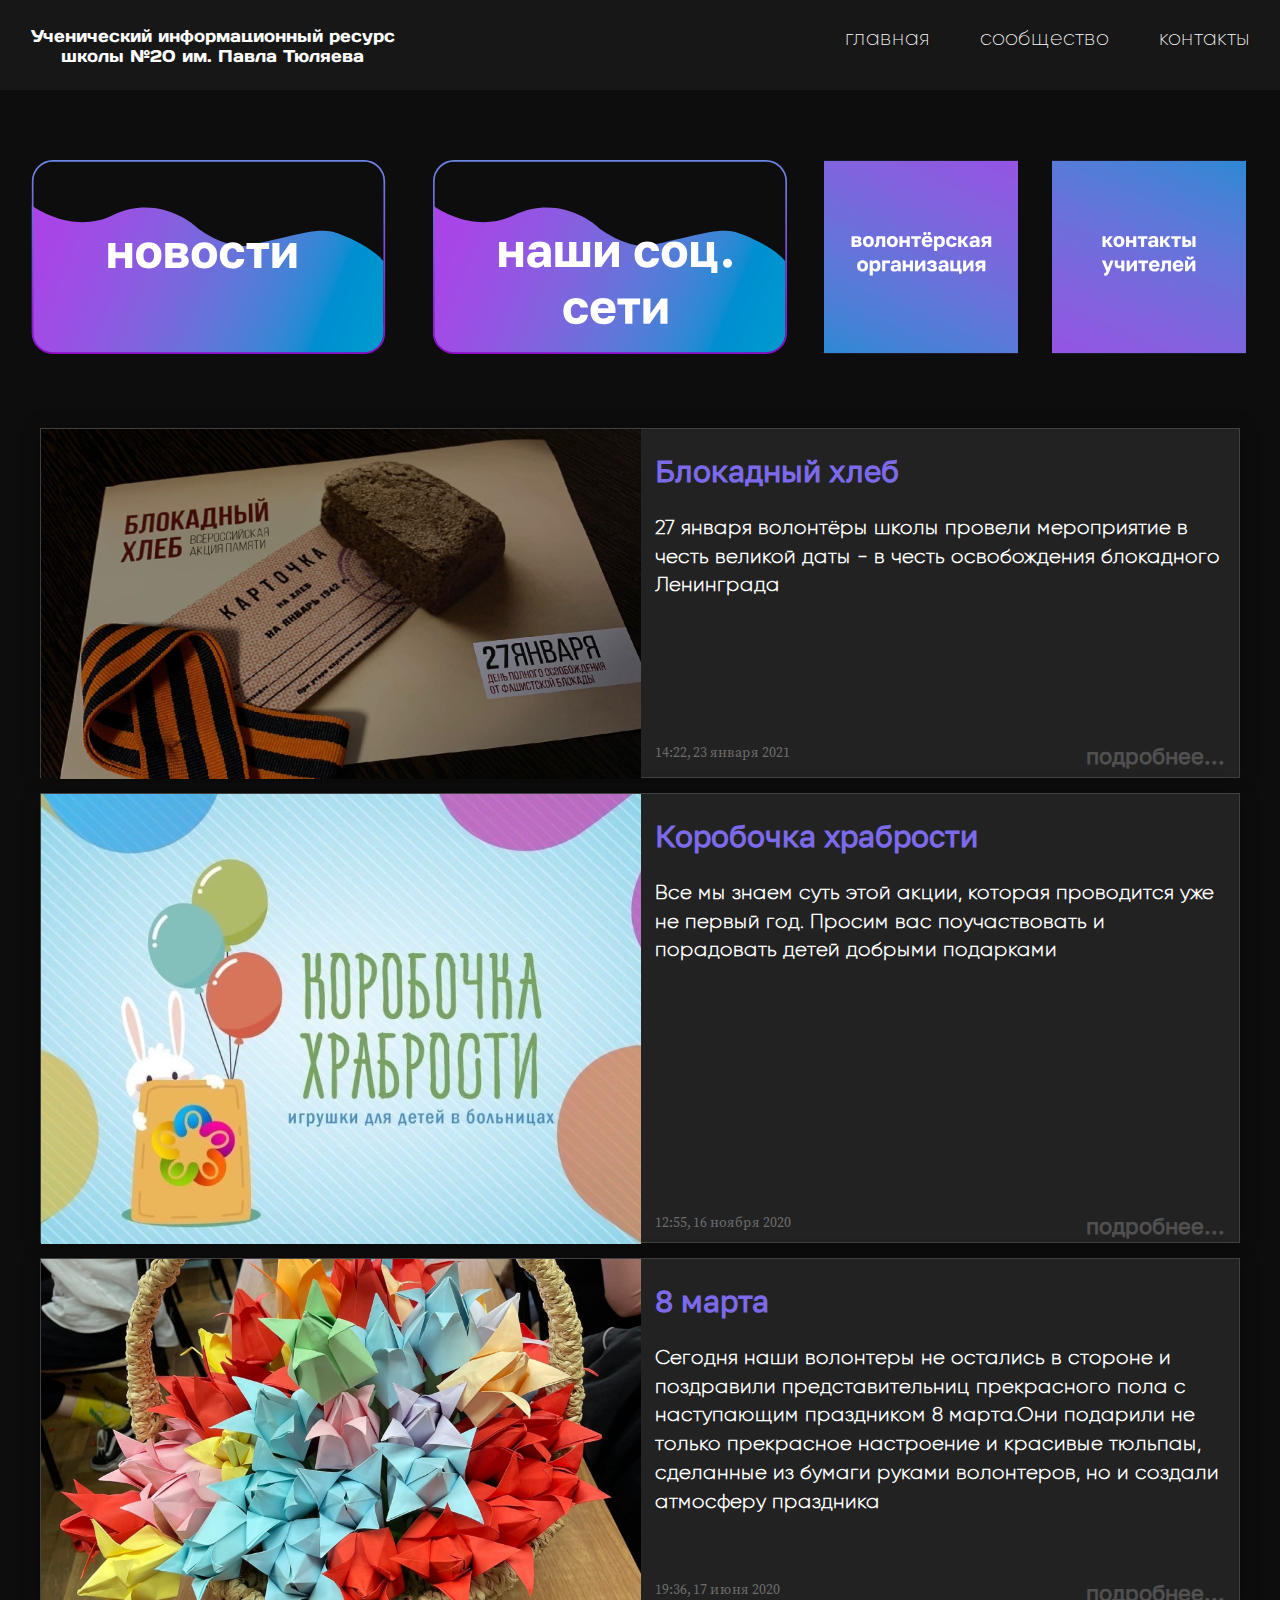
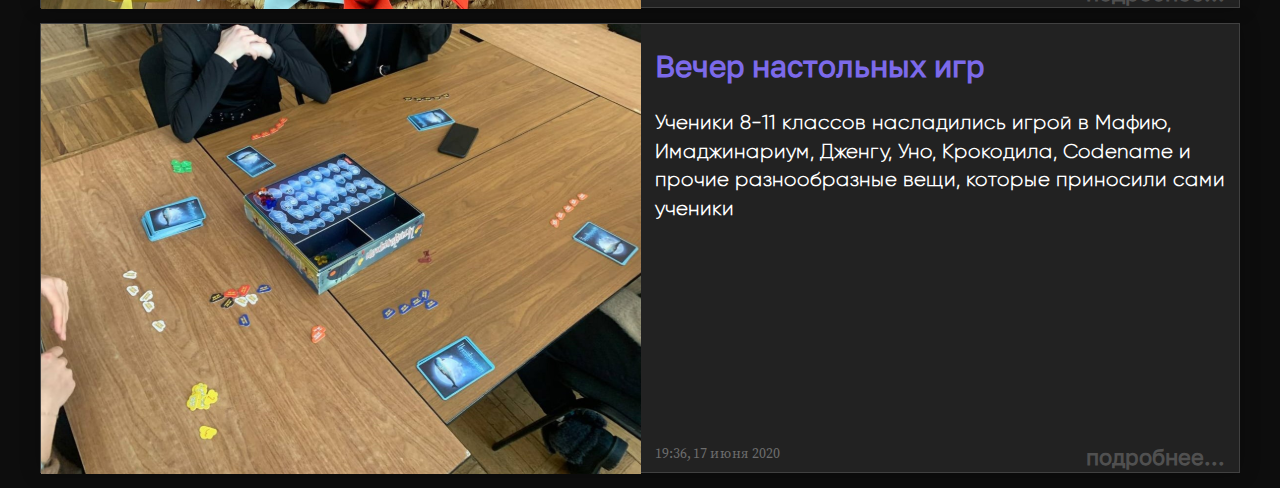
==== commit d47217f2: "pipecDikiy" ====
--- a/index.html
+++ b/index.html
@@ -59,12 +59,12 @@
                         </a>
                     </div>
                     <div class="NavCard3">
-                        <a href="#">
+                        <a href="https://vk.com/v_nov_pokolenie" target="_blank">
                             <img src="img/волонтёрская организация.svg" alt="Card3">
                         </a>
                     </div>
                     <div class="NavCard4">
-                        <a href="#">
+                        <a href="files/adresa_y4itelei.txt" target="_blank">
                             <img src="img/расписание звонков.svg" alt="Card4">
                         </a>
                     </div>
@@ -94,14 +94,14 @@
 
                             <a href="news.html">
                             <p class="besttext">
-                                27 января волонтёры школы <br> провели мероприятие в честь <br> великой даты - в честь <br> освобождения блокадного <br> Ленинграда
+                                27 января волонтёры школы провели мероприятие в честь великой даты - в честь освобождения блокадного Ленинграда
                             </p>
                             </a>
 
                             <div class="bottom_tab">
 
                                 <p>
-                                    19:36, 17 июня 2020
+                                    14:22, 23 января 2021
                                 </p>
 
                                 <a href="news.html">
@@ -115,98 +115,99 @@
                   <div class= "NewsCard2">
 
                   <div class="fotka1">
-                  <a href="#">
+                  <a href="https://vk.com/wall-187694781_75">
                     <img src="img/fotka2.svg" alt="fotka">
                   </a>
                   </div>
                   <div class="text2">
-                      <a href="#">
+                      <a href="https://vk.com/wall-187694781_75">
                       <h1>
                           Коробочка храбрости
                       </h1>
                       </a>
 
-                      <a href="#">
+                      <a href="https://vk.com/wall-187694781_75" target="_blank">
                       <p class="besttext">
-                        Все мы знаем суть этой акции, <br> которая проводится уже не <br> первый год. Просим вас <br> поучаствовать и порадовать <br> детей добрыми подарками
+                        Все мы знаем суть этой акции, которая проводится уже не первый год. Просим вас поучаствовать и порадовать детей добрыми подарками
                       </p>
                       </a>
 
                       <div class="bottom_tab2">
+
+                          <p>
+                              12:55, 16 ноября 2020
+                          </p>
+
+                          <a href="https://vk.com/wall-187694781_75" target="_blank">
+                              подробнее...
+                          </a>
+
+                      </div>
+                  </div>
+                  </div>
+
+                  <div class="NewsCard1">
+
+                      <div class="fotka1">
+                          <a href="https://vk.com/wall-187694781_111" target="_blank">
+                          <img src="img/8March.svg" alt="fotka">
+                          </a>
+                      </div>
+
+                      <div class="text1">
+                          <a href="https://vk.com/wall-187694781_111" target="_blank">
+                          <h1>
+                              8 марта
+                          </h1>
+                          </a>
+
+                          <a href="https://vk.com/wall-187694781_111" target="_blank">
+                          <p class="besttext">
+                            Сегодня наши волонтеры не остались в стороне и поздравили представительниц прекрасного пола с наступающим праздником 8 марта.Они подарили не только прекрасное настроение и красивые тюльпаы, сделанные из бумаги руками волонтеров, но и создали атмосферу праздника
+                          </p>
+                          </a>
+
+                          <div class="bottom_tab3">
+
+                              <p>
+                                  19:36, 17 июня 2020
+                              </p>
+
+                              <a href="https://vk.com/wall-187694781_111" target="_blank">
+                                  подробнее...
+                              </a>
+
+                          </div>
+                      </div>
+                  </div>
+                  <div class= "NewsCard2">
+
+                  <div class="fotka1">
+                  <a href="https://vk.com/wall-187262919_902" target="_blank">
+                    <img src="img/Nastolka.svg" alt="fotka">
+                  </a>
+                  </div>
+                  <div class="text2">
+                      <a href="https://vk.com/wall-187262919_902" target="_blank">
+                      <h1>
+                          Вечер настольных игр
+                      </h1>
+                      </a>
+
+                      <a href="https://vk.com/wall-187262919_902" target="_blank">
+                      <p class="besttext">
+                        Ученики 8-11 классов насладились игрой в Мафию, Имаджинариум, Дженгу, Уно, Крокодила, Codename и прочие разнообразные вещи, которые приносили сами ученики
+
+                      </p>
+                      </a>
+
+                      <div class="bottom_tab4">
 
                           <p>
                               19:36, 17 июня 2020
                           </p>
 
-                          <a href="#">
-                              подробнее...
-                          </a>
-
-                      </div>
-                  </div>
-                  </div>
-
-                  <div class="NewsCard1">
-
-                      <div class="fotka1">
-                          <a href="news.html">
-                          <img src="img/Rectangle.svg" alt="fotka">
-                          </a>
-                      </div>
-
-                      <div class="text1">
-                          <a href="news.html">
-                          <h1>
-                              Блокадный хлеб
-                          </h1>
-                          </a>
-
-                          <a href="news.html">
-                          <p class="besttext">
-                              27 января волонтёры школы <br> провели мероприятие в честь <br> великой даты - в честь <br> освобождения блокадного <br> Ленинграда
-                          </p>
-                          </a>
-
-                          <div class="bottom_tab">
-
-                              <p>
-                                  19:36, 17 июня 2020
-                              </p>
-
-                              <a href="news.html">
-                                  подробнее...
-                              </a>
-
-                          </div>
-                      </div>
-                  </div>
-                  <div class= "NewsCard2">
-
-                  <div class="fotka1">
-                  <a href="#">
-                    <img src="img/fotka2.svg" alt="fotka">
-                  </a>
-                  </div>
-                  <div class="text2">
-                      <a href="#">
-                      <h1>
-                          Коробочка храбрости
-                      </h1>
-                      </a>
-
-                      <a href="#">
-                      <p class="besttext">
-                        Все мы знаем суть этой акции, <br> которая проводится уже не <br> первый год. Просим вас <br> поучаствовать и порадовать <br> детей добрыми подарками
-                      </p>
-                      </a>
-
-                      <div class="bottom_tab2">
-
-                          <p>
-                              19:36, 17 июня 2020
-                          </p>
-
-                          <a href="#">
+                          <a href="https://vk.com/wall-187262919_902" target="_blank">
                               подробнее...
                           </a>
 
--- a/style.css
+++ b/style.css
@@ -99,6 +99,10 @@
     z-index: 50;
 }
 
+.header_list a:hover{
+	text-decoration: underline;
+}
+
 .header_body{
     position: relative;
     display: flex;
@@ -175,27 +179,17 @@
 }
 
 /*  NewsPage    */
-
-.containerNews{
-
-}
-
 .NewsPage{
     min-height: 600px;
     display: flex;
     flex-direction: column;
     align-items: center;
 }
-.NewsPage_body{
-
-}
-.MainNews{
-
-}
 .NewsCard1{
     display: flex;
     min-height: 350px;
     max-width: 1200px;
+		min-width: 1200px;
     max-height: 350px;
     background:#222222;
     border: 1px solid rgba(255, 255, 255, 0.14);
@@ -219,8 +213,8 @@
     text-decoration: none;
 }
 .text1{
-    padding: 24px 0 0 34px;
-    flex-direction: column;
+  padding: 24px 14px 24px 14px;
+  flex-direction: column;
 }
 .text1 h1{
     font-family: 'Golos';
@@ -232,7 +226,7 @@
 }
 
 .text2{
-	padding: 24px 0 0 34px;
+	padding: 24px 14px 24px 14px;
 	flex-direction: column;
 }
 
@@ -256,14 +250,26 @@
 }
 
 .bottom_tab{
-    display: flex;
-    margin: 82px 0 0 0px;
+  display: flex;
+  padding: 143px 0 0 0px;
+	justify-content: space-between;
+}
+.bottom_tab3{
+  display: flex;
+  padding: 64px 0 0 0px;
+	justify-content: space-between;
+}
+.bottom_tab4{
+  display: flex;
+  padding: 220px 0 0 0px;
+	justify-content: space-between;
 }
 .bottom_tab2{
 	display: flex;
-	margin: 179px 0 0 0;
-}
-.bottom_tab p, .bottom_tab2 p{
+	padding: 248px 0 0 0;
+	justify-content: space-between;
+}
+.bottom_tab p, .bottom_tab2 p, .bottom_tab3 p, .bottom_tab4 p{
     margin: 0 0 0 0;
     font-family: 'Source Serif Pro';
     font-style: normal;
@@ -273,8 +279,7 @@
     color: #6D6D6D;
 }
 
-.bottom_tab a, .bottom_tab2 a{
-    margin: 0 0 0 297px;
+.bottom_tab a, .bottom_tab2 a, .bottom_tab3 a, .bottom_tab4 a{
     text-decoration: none;
     font-family: 'Golos';
     font-style: normal;
@@ -282,6 +287,11 @@
     font-size: 22px;
     line-height: 26px;
     color: rgba(126, 126, 126, 0.5);
+}
+
+.bottom_tab a:hover, .bottom_tab2 a:hover, .bottom_tab3 a:hover, .bottom_tab4 a:hover{
+	transition: color 0.6s cubic-bezier(0.12, 0, 0.39, 0);
+	color: #d7d7d8;
 }
 
 /*  Content     */
@@ -427,7 +437,6 @@
 
 .NewsPaper{
     padding-top: 133px;
-    min-height: 2249px;
 		display: flex;
 		flex-direction: column;
 }
@@ -495,6 +504,14 @@
         width: 98%;
         height: 98%;
     }
+		.bottom_list a{
+			margin-right:30px ;
+		}
+		.footerContainer {
+    padding: 30px 150px 39px 150px;
+    display: flex;
+    justify-content: space-between;
+}
     /*.NavCard3, .NavCard4 {
         margin: 0;
     }
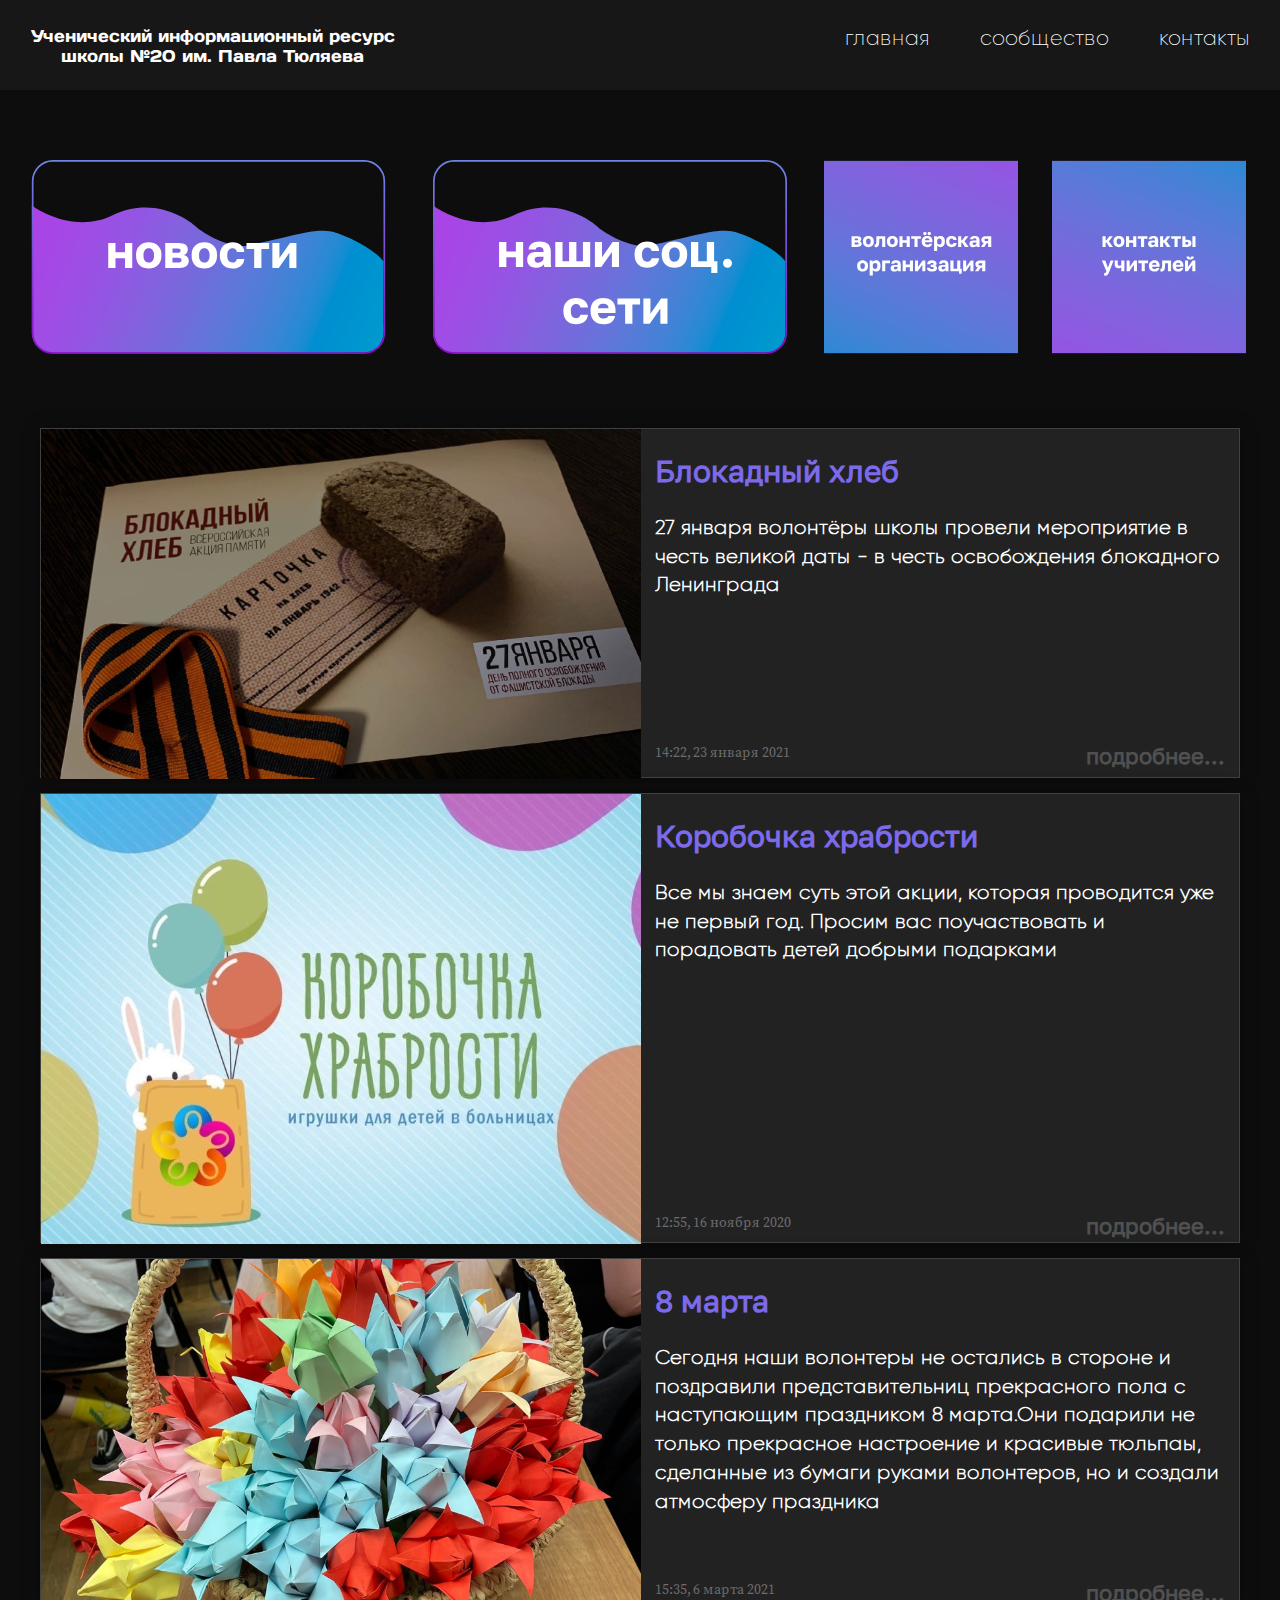
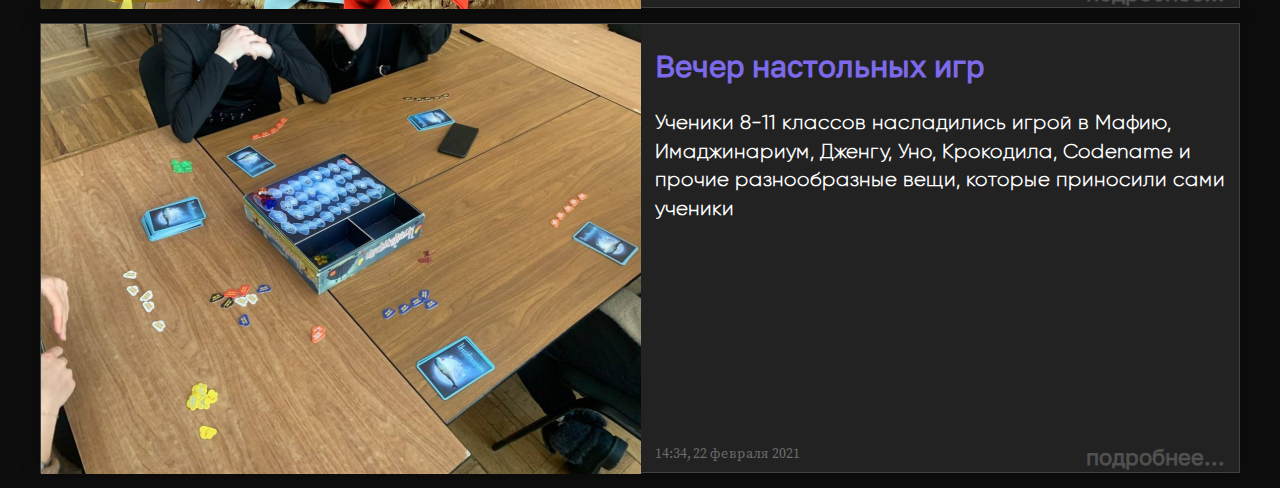
==== commit dee02515: "WORK MORE!!!!!!!" ====
--- a/index.html
+++ b/index.html
@@ -170,7 +170,7 @@
                           <div class="bottom_tab3">
 
                               <p>
-                                  19:36, 17 июня 2020
+                                15:35, 6 марта 2021
                               </p>
 
                               <a href="https://vk.com/wall-187694781_111" target="_blank">
@@ -204,7 +204,7 @@
                       <div class="bottom_tab4">
 
                           <p>
-                              19:36, 17 июня 2020
+                            14:34, 22 февраля 2021
                           </p>
 
                           <a href="https://vk.com/wall-187262919_902" target="_blank">
--- a/style.css
+++ b/style.css
@@ -373,8 +373,10 @@
   display: flex;
   justify-content: space-between;
 }
+.bottom_list span{
+ margin: 10px;
+}
 .bottom_list a{
-	margin-right:40px ;
 	text-decoration: none;
   font-family: 'Gilroy';
   font-style: normal;
@@ -478,6 +480,14 @@
 	flex-wrap: wrap;
 	justify-content: space-between;
 }
+
+.BottomContentNews_body{
+	margin: 62px;
+	border-top: 3px solid #7C6AEA;
+	border-radius: 2px;
+	padding-top: 43px;
+}
+
 .CardWhere{
 	margin-bottom: 60px;
 }
@@ -512,7 +522,7 @@
     display: flex;
     justify-content: space-between;
 }
-    /*.NavCard3, .NavCard4 {
+    /* .NavCard3, .NavCard4 {
         margin: 0;
     }
     .NavCard1{
@@ -540,7 +550,7 @@
 
     .bottom_tab a {
         margin: 0px 0 0 311px;
-    }*/
+    } */
 }
 @media (max-width:768px) {
     .mediumNews img, .bottomNews img{
